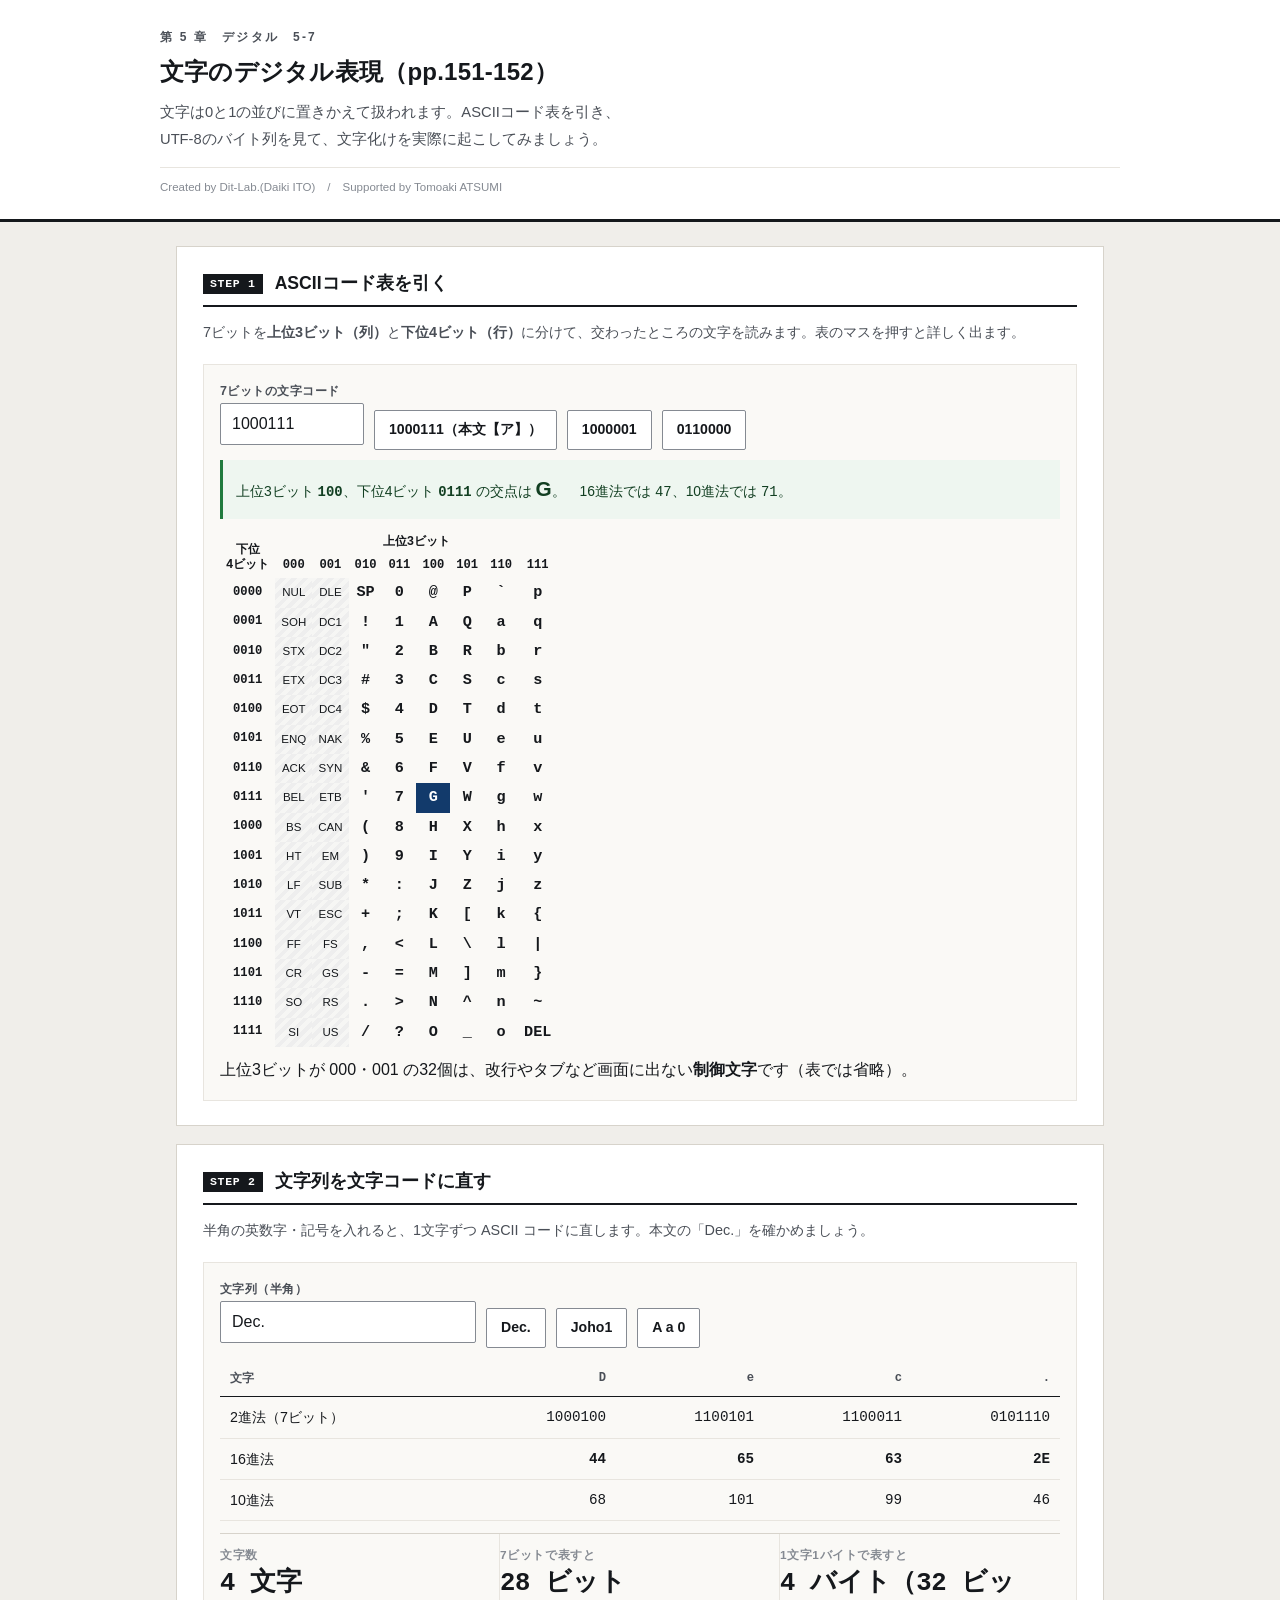
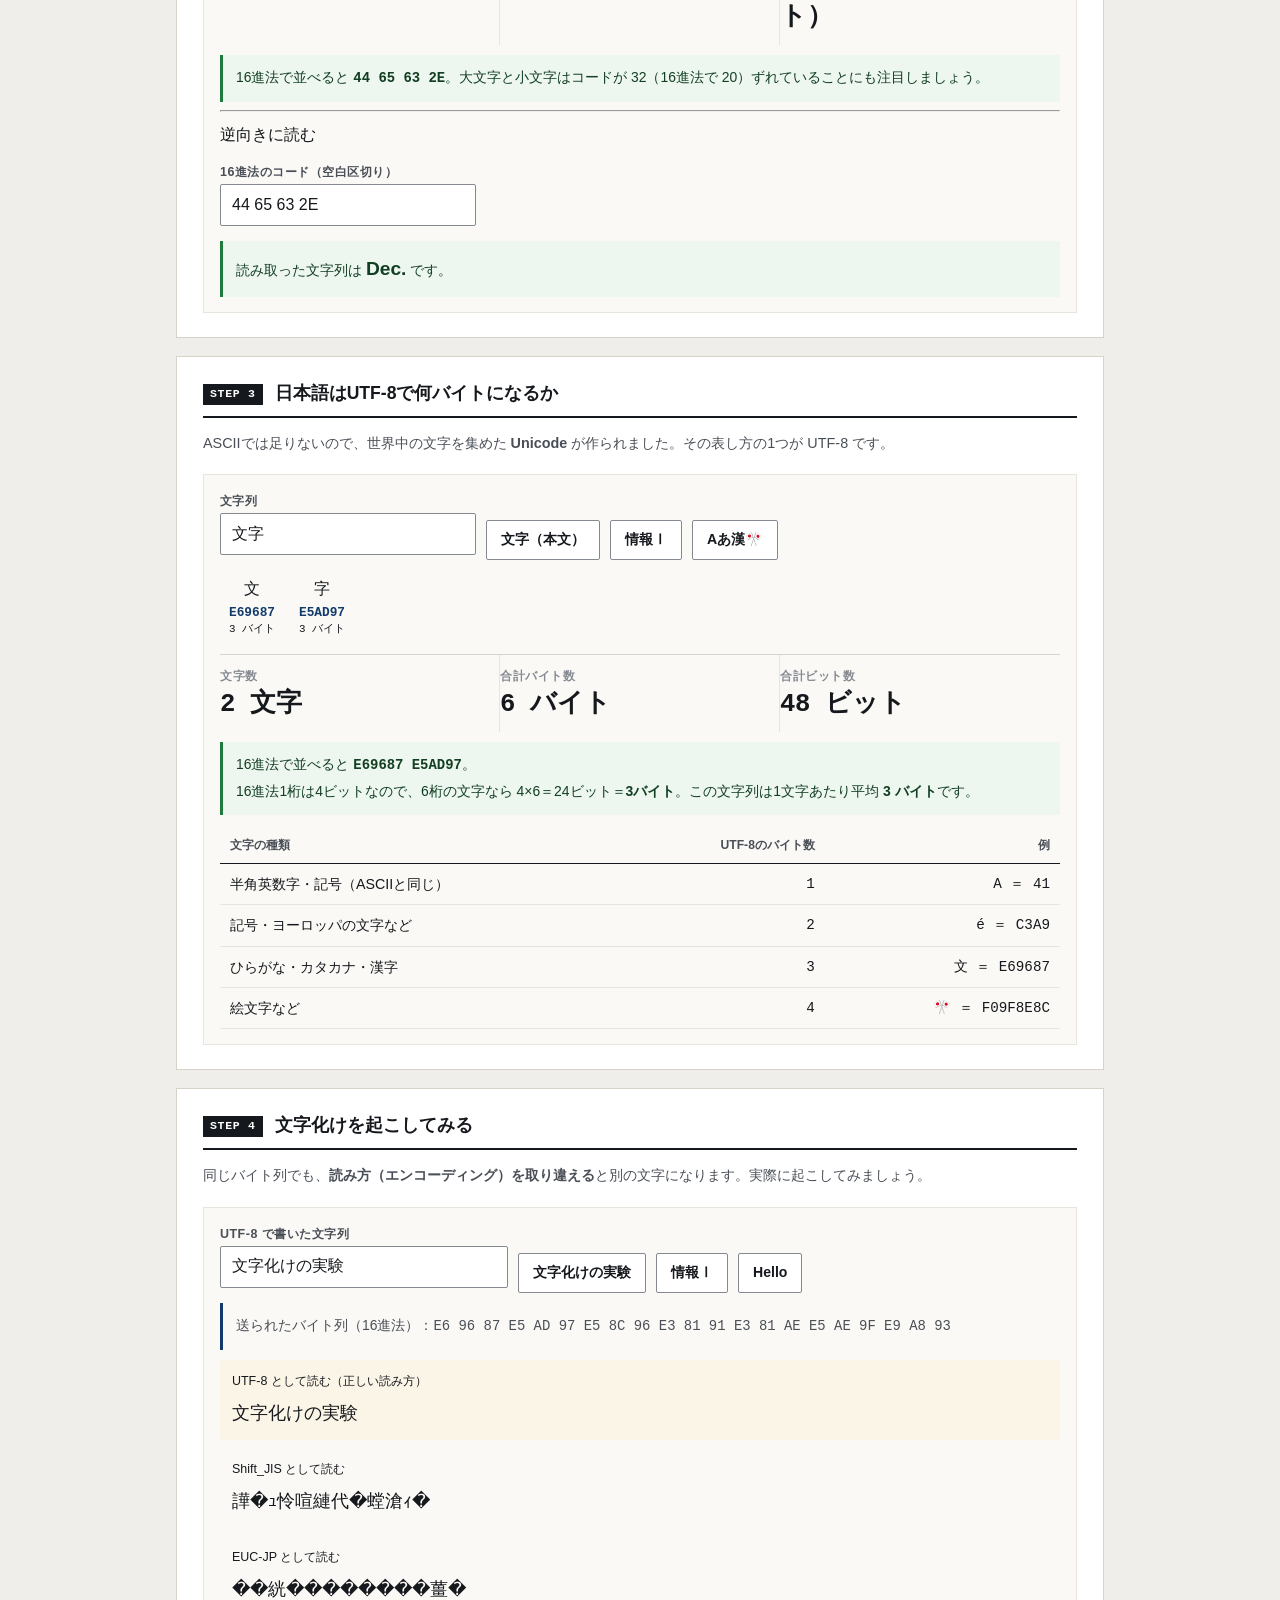
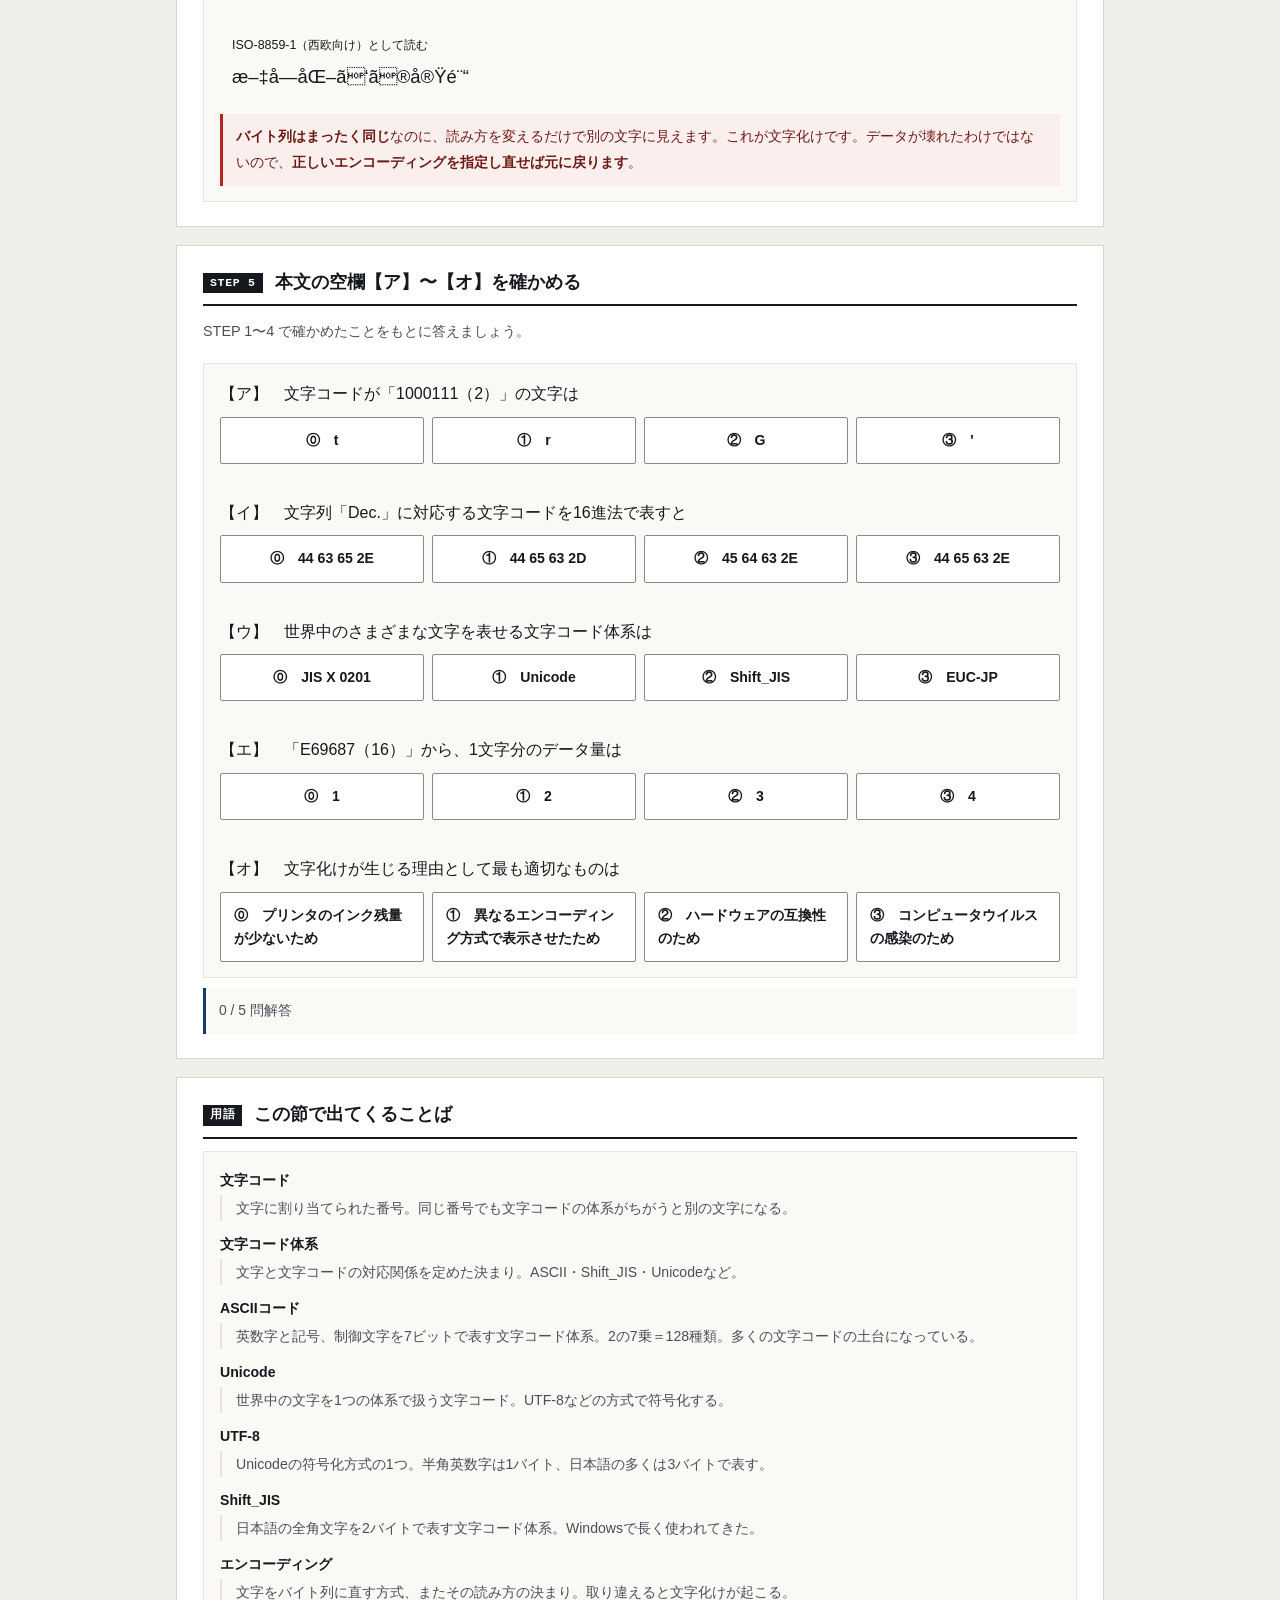
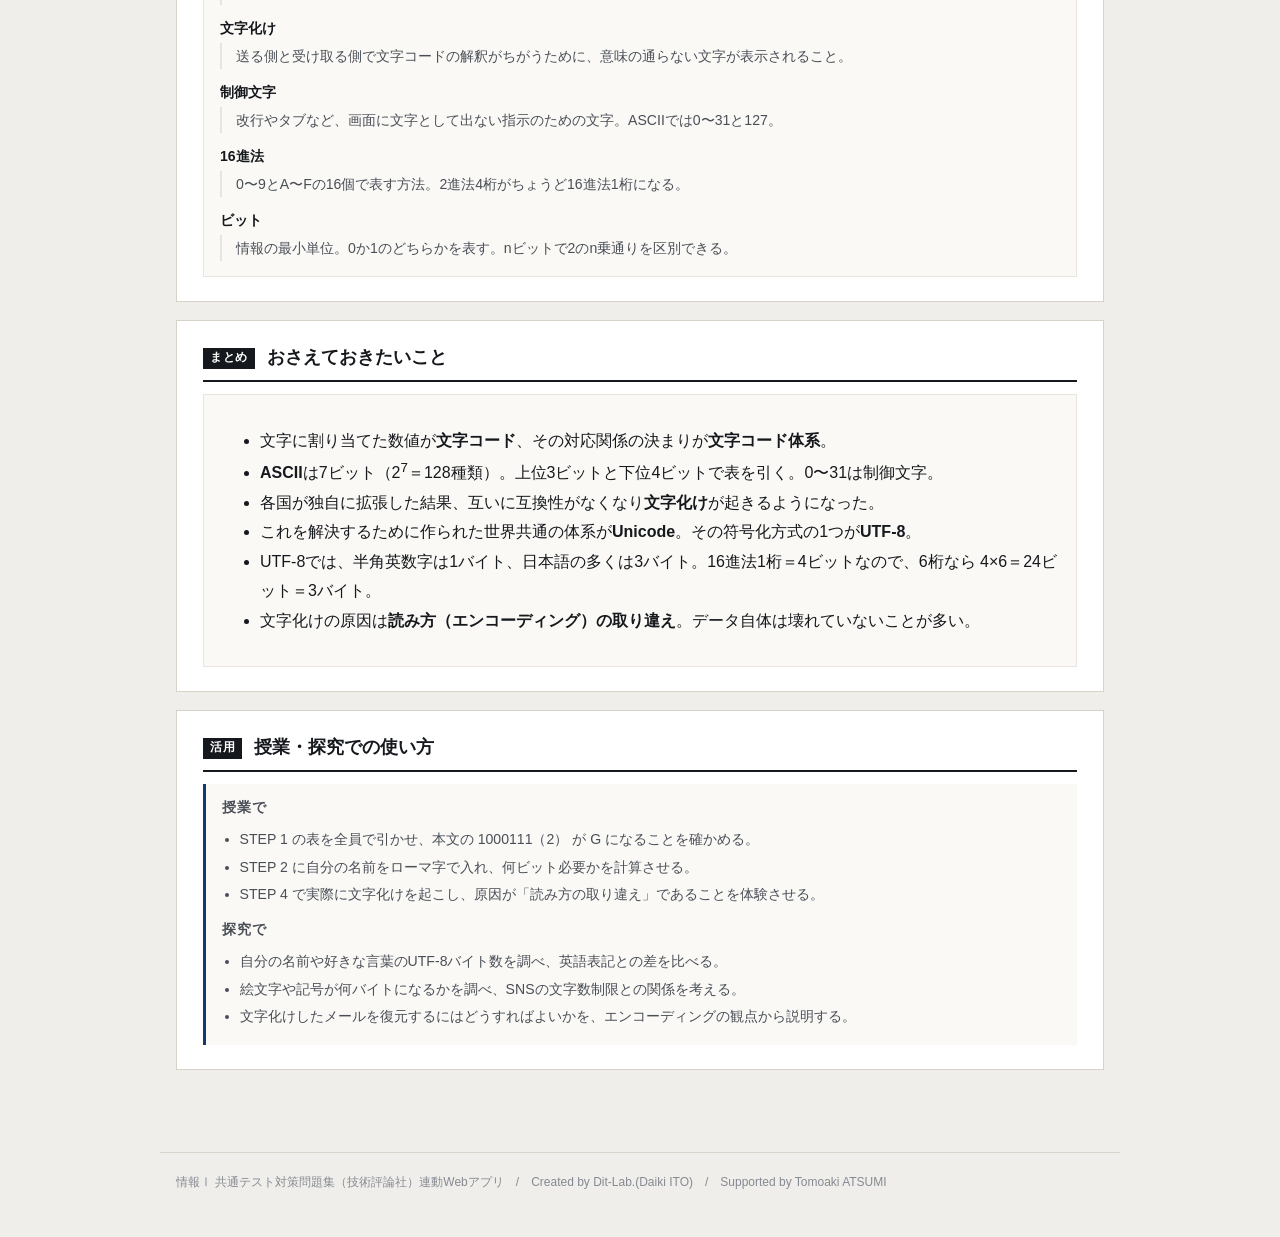
==== index.html @ 6f44defd "feat: Streamlit版を静的Webアプリ化。ASCII表の検索・文字列とコードの相互変換・UTF-8のバイト数・文字化けの実演に対応" ====
<!DOCTYPE html>
<html lang="ja">
<head>
<meta charset="UTF-8">
<meta name="viewport" content="width=device-width, initial-scale=1.0">
<title>文字のデジタル表現｜情報Ⅰ共通テスト対策問題集</title>
<meta name="description" content="文字は0と1の並びに置きかえて扱われます。ASCIIコード表を引き、UTF-8のバイト列を見て、文字化けを実際に起こしてみましょう。">
<link rel="icon" href="data:image/svg+xml,%3Csvg xmlns=%22http://www.w3.org/2000/svg%22 viewBox=%220 0 32 32%22%3E%3Crect width=%2232%22 height=%2232%22 fill=%22%2315181c%22/%3E%3Ctext x=%2216%22 y=%2222%22 font-size=%2218%22 font-family=%22monospace%22 fill=%22%23fff%22 text-anchor=%22middle%22%3E01%3C/text%3E%3C/svg%3E">
<link rel="stylesheet" href="css/style.css">
<link rel="stylesheet" href="css/app.css">
</head>
<body>

<header class="app-header">
  <div class="inner">
    <span class="eyebrow">第 5 章　デジタル　5-7</span>
    <h1>文字のデジタル表現（pp.151-152）</h1>
    <p class="lead">文字は0と1の並びに置きかえて扱われます。ASCIIコード表を引き、UTF-8のバイト列を見て、文字化けを実際に起こしてみましょう。</p>
    <p class="credit">Created by Dit-Lab.(Daiki ITO)　/　Supported by Tomoaki ATSUMI</p>
  </div>
</header>

<main class="wrap">
  <section class="step" id="step1">
    <h2><span class="no">STEP 1</span>ASCIIコード表を引く</h2>
    <p class="desc">7ビットを<strong>上位3ビット（列）</strong>と<strong>下位4ビット（行）</strong>に分けて、交わったところの文字を読みます。表のマスを押すと詳しく出ます。</p>
    <div class="panel">
      <div class="btn-row" style="align-items:flex-end;flex-wrap:wrap;gap:10px">
        <label class="fld" for="binIn">7ビットの文字コード<br>
          <input type="text" id="binIn" value="1000111" class="mono" maxlength="7" style="width:9em"></label>
        <button class="btn" data-bin="1000111">1000111（本文【ア】）</button>
        <button class="btn" data-bin="1000001">1000001</button>
        <button class="btn" data-bin="0110000">0110000</button>
      </div>
      <div class="note" id="lookNote" style="margin-top:10px"></div>
      <div class="tbl-scroll" style="margin-top:12px"><table class="ascii" id="asciiTable"></table></div>
      <p class="small" style="color:var(--muted);margin-top:8px">上位3ビットが 000・001 の32個は、改行やタブなど画面に出ない<strong>制御文字</strong>です（表では省略）。</p>
    </div>
  </section>

  <section class="step" id="step2">
    <h2><span class="no">STEP 2</span>文字列を文字コードに直す</h2>
    <p class="desc">半角の英数字・記号を入れると、1文字ずつ ASCII コードに直します。本文の「Dec.」を確かめましょう。</p>
    <div class="panel">
      <div class="btn-row" style="align-items:flex-end;flex-wrap:wrap;gap:10px">
        <label class="fld" for="strIn">文字列（半角）<br>
          <input type="text" id="strIn" value="Dec." class="mono" style="width:16em"></label>
        <button class="btn" data-str="Dec.">Dec.</button>
        <button class="btn" data-str="Joho1">Joho1</button>
        <button class="btn" data-str="A a 0">A a 0</button>
      </div>
      <div class="tbl-scroll" style="margin-top:12px"><table class="tbl" id="codeTable"></table></div>
      <div class="metrics" style="margin-top:12px">
        <div class="metric"><div class="k">文字数</div><div class="v" id="cCount">—</div></div>
        <div class="metric"><div class="k">7ビットで表すと</div><div class="v" id="cBits7">—</div></div>
        <div class="metric"><div class="k">1文字1バイトで表すと</div><div class="v" id="cBytes">—</div></div>
      </div>
      <div class="note" id="codeNote" style="margin-top:10px"></div>
      <hr class="sep">
      <p class="qhead">逆向きに読む</p>
      <div class="btn-row" style="align-items:flex-end;flex-wrap:wrap;gap:10px">
        <label class="fld" for="hexIn">16進法のコード（空白区切り）<br>
          <input type="text" id="hexIn" value="44 65 63 2E" class="mono" style="width:16em"></label>
      </div>
      <div class="note info" id="hexNote" style="margin-top:10px"></div>
    </div>
  </section>

  <section class="step" id="step3">
    <h2><span class="no">STEP 3</span>日本語はUTF-8で何バイトになるか</h2>
    <p class="desc">ASCIIでは足りないので、世界中の文字を集めた <strong>Unicode</strong> が作られました。その表し方の1つが UTF-8 です。</p>
    <div class="panel">
      <div class="btn-row" style="align-items:flex-end;flex-wrap:wrap;gap:10px">
        <label class="fld" for="u8In">文字列<br>
          <input type="text" id="u8In" value="文字" style="width:16em"></label>
        <button class="btn" data-u8="文字">文字（本文）</button>
        <button class="btn" data-u8="情報Ⅰ">情報Ⅰ</button>
        <button class="btn" data-u8="Aあ漢🎌">Aあ漢🎌</button>
      </div>
      <div class="bytes" id="u8Box"></div>
      <div class="metrics" style="margin-top:12px">
        <div class="metric"><div class="k">文字数</div><div class="v" id="u8Chars">—</div></div>
        <div class="metric"><div class="k">合計バイト数</div><div class="v" id="u8Bytes">—</div></div>
        <div class="metric"><div class="k">合計ビット数</div><div class="v" id="u8Bits">—</div></div>
      </div>
      <div class="note" id="u8Note" style="margin-top:10px"></div>
      <div class="tbl-scroll" style="margin-top:12px"><table class="tbl" id="u8Rule"></table></div>
    </div>
  </section>

  <section class="step" id="step4">
    <h2><span class="no">STEP 4</span>文字化けを起こしてみる</h2>
    <p class="desc">同じバイト列でも、<strong>読み方（エンコーディング）を取り違える</strong>と別の文字になります。実際に起こしてみましょう。</p>
    <div class="panel">
      <div class="btn-row" style="align-items:flex-end;flex-wrap:wrap;gap:10px">
        <label class="fld" for="mjIn">UTF-8 で書いた文字列<br>
          <input type="text" id="mjIn" value="文字化けの実験" style="width:18em"></label>
        <button class="btn" data-mj="文字化けの実験">文字化けの実験</button>
        <button class="btn" data-mj="情報Ⅰ">情報Ⅰ</button>
        <button class="btn" data-mj="Hello">Hello</button>
      </div>
      <div class="note info" style="margin-top:10px">送られたバイト列（16進法）：<span class="mono" id="mjHex"></span></div>
      <div id="mjBox" style="margin-top:10px"></div>
      <div class="note" id="mjNote" style="margin-top:10px"></div>
    </div>
  </section>

  <section class="step" id="step5">
    <h2><span class="no">STEP 5</span>本文の空欄【ア】〜【オ】を確かめる</h2>
    <p class="desc">STEP 1〜4 で確かめたことをもとに答えましょう。</p>
    <div class="panel" id="blankBox"></div>
    <div class="note" id="blankNote" style="margin-top:10px"></div>
  </section>

  <section class="step" id="glossary">
    <h2><span class="no">用語</span>この節で出てくることば</h2>
    <div class="panel"><div id="glossBox"></div></div>
  </section>

  <section class="step" id="wrap">
    <h2><span class="no">まとめ</span>おさえておきたいこと</h2>
    <div class="panel">
      <ul class="bullets">
        <li>文字に割り当てた数値が<strong>文字コード</strong>、その対応関係の決まりが<strong>文字コード体系</strong>。</li>
        <li><strong>ASCII</strong>は7ビット（2<sup>7</sup>＝128種類）。上位3ビットと下位4ビットで表を引く。0〜31は制御文字。</li>
        <li>各国が独自に拡張した結果、互いに互換性がなくなり<strong>文字化け</strong>が起きるようになった。</li>
        <li>これを解決するために作られた世界共通の体系が<strong>Unicode</strong>。その符号化方式の1つが<strong>UTF-8</strong>。</li>
        <li>UTF-8では、半角英数字は1バイト、日本語の多くは3バイト。16進法1桁＝4ビットなので、6桁なら 4×6＝24ビット＝3バイト。</li>
        <li>文字化けの原因は<strong>読み方（エンコーディング）の取り違え</strong>。データ自体は壊れていないことが多い。</li>
      </ul>
    </div>
  </section>

  <section class="step">
    <h2><span class="no">活用</span>授業・探究での使い方</h2>
    <div class="use-note">
      <h3>授業で</h3>
      <ul>
        <li>STEP 1 の表を全員で引かせ、本文の 1000111（2） が G になることを確かめる。</li>
        <li>STEP 2 に自分の名前をローマ字で入れ、何ビット必要かを計算させる。</li>
        <li>STEP 4 で実際に文字化けを起こし、原因が「読み方の取り違え」であることを体験させる。</li>
      </ul>
      <h3 style="margin-top:12px">探究で</h3>
      <ul>
        <li>自分の名前や好きな言葉のUTF-8バイト数を調べ、英語表記との差を比べる。</li>
        <li>絵文字や記号が何バイトになるかを調べ、SNSの文字数制限との関係を考える。</li>
        <li>文字化けしたメールを復元するにはどうすればよいかを、エンコーディングの観点から説明する。</li>
      </ul>
    </div>
  </section>

</main>

<footer class="app-footer">
  情報Ⅰ 共通テスト対策問題集（技術評論社）連動Webアプリ　/　Created by Dit-Lab.(Daiki ITO)　/　Supported by Tomoaki ATSUMI
</footer>

<script src="js/tools.js"></script>
<script src="js/chart.js"></script>
<script src="js/terms.js"></script>
<script src="js/app.js"></script>
</body>
</html>
---- css/style.css ----
/* =========================================================
   情報Ⅰ 共通テスト対策問題集 — Web アプリ共通スタイル
   紙面（参考書）に寄せた設計。装飾色は使わず、色は意味を持つときだけ。
   ========================================================= */

:root{
  --paper:#ffffff;
  --paper-2:#faf9f6;      /* うすい紙 */
  --bg:#f0eeea;           /* 台紙 */
  --ink:#15181c;
  --ink-2:#4a4f57;
  --ink-3:#858a92;
  --rule:#d7d3cb;         /* 罫線 */
  --rule-2:#e8e5df;
  --accent:#123a6b;       /* 濃紺。主要操作と現在地だけに使う */
  --accent-w:#e9eef6;
  --zero:#c0392b;         /* 左＝0 */
  --one:#1d4ed8;          /* 右＝1 */
  --ok:#1f7a3d;   --ok-bg:#eef6f0;
  --ng:#b3261e;   --ng-bg:#fbefee;
  --warn:#8a5a00; --warn-bg:#fbf5e8;
  --font:"Hiragino Kaku Gothic ProN","Hiragino Sans","Yu Gothic Medium","Yu Gothic",
         "Noto Sans JP",Meiryo,-apple-system,BlinkMacSystemFont,sans-serif;
  --mono:"SFMono-Regular",Menlo,Consolas,"Courier New",monospace;
}

*{box-sizing:border-box}
[hidden]{display:none !important}
html{-webkit-text-size-adjust:100%}
body{
  margin:0; background:var(--bg); color:var(--ink);
  font-family:var(--font); font-size:16px; line-height:1.85;
  font-feature-settings:"palt" 1;
}
h1,h2,h3,h4{line-height:1.45; margin:0; font-weight:700}
p{margin:0 0 .75em} p:last-child{margin-bottom:0}
a{color:var(--accent)}

/* ---------- 標題 ---------- */
.app-header{background:var(--paper); border-bottom:3px solid var(--ink); padding:26px 20px 20px}
.app-header .inner{max-width:960px; margin:0 auto}
.app-header .eyebrow{
  font-size:.75rem; font-weight:700; color:var(--ink-2); letter-spacing:.18em;
  display:block; margin-bottom:7px;
}
.app-header h1{font-size:1.5rem; letter-spacing:.01em}
.app-header .lead{font-size:.92rem; color:var(--ink-2); margin-top:9px; max-width:60ch}
.app-header .credit{
  font-size:.72rem; color:var(--ink-3); margin-top:14px;
  padding-top:9px; border-top:1px solid var(--rule-2);
}

/* ---------- 版面 ---------- */
.wrap{max-width:960px; margin:0 auto; padding:24px 16px 64px}
.step{background:var(--paper); border:1px solid var(--rule); padding:24px 26px; margin-bottom:18px}
.step > h2{
  display:flex; align-items:baseline; gap:12px; font-size:1.1rem;
  padding-bottom:9px; border-bottom:2px solid var(--ink); margin-bottom:12px;
}
.step > h2 .no{
  flex:none; font-family:var(--mono); font-size:.72rem; font-weight:700;
  background:var(--ink); color:var(--paper); padding:2px 7px; letter-spacing:.06em;
  position:relative; top:-2px;
}
.step > .desc{color:var(--ink-2); font-size:.9rem; margin-bottom:18px}
.step[hidden]{display:none}

.grid{display:grid; gap:20px}
.grid > *{min-width:0}          /* 子の中身で列が広がるのを防ぐ */
@media(min-width:800px){ .grid.c2{grid-template-columns:1fr 1fr} }

.panel{border:1px solid var(--rule-2); background:var(--paper-2); padding:15px 16px; min-width:0}
.panel > h3{
  font-size:.8rem; font-weight:700; color:var(--ink-2); letter-spacing:.08em;
  margin-bottom:12px; padding-bottom:6px; border-bottom:1px solid var(--rule);
}

/* ---------- 部品 ---------- */
.btn{
  appearance:none; border:1px solid var(--ink-3); background:var(--paper); color:var(--ink);
  font-family:inherit; font-size:.88rem; font-weight:700; padding:8px 14px;
  border-radius:2px; cursor:pointer; min-height:40px; line-height:1.4;
  transition:background .12s, border-color .12s, color .12s;
}
.btn:hover:not(:disabled){background:var(--accent-w); border-color:var(--accent); color:var(--accent)}
.btn:disabled{opacity:.35; cursor:not-allowed}
.btn.primary{background:var(--accent); color:var(--paper); border-color:var(--accent)}
.btn.primary:hover:not(:disabled){background:#0d2c53; color:var(--paper)}
.btn.ghost{border-color:var(--rule); color:var(--ink-2)}
.btn.sm{font-size:.8rem; padding:5px 10px; min-height:34px}
.btn-row{display:flex; flex-wrap:wrap; gap:8px; align-items:center}

/* タブ（見出し下線式） */
.seg{display:flex; gap:0; border-bottom:1px solid var(--rule)}
.seg button{
  appearance:none; border:0; background:transparent; font-family:inherit; font-size:.88rem;
  font-weight:700; color:var(--ink-3); padding:9px 4px; margin-right:26px; cursor:pointer;
  border-bottom:3px solid transparent; margin-bottom:-1px; min-height:40px;
}
.seg button:hover{color:var(--ink-2)}
.seg button[aria-pressed="true"]{color:var(--ink); border-bottom-color:var(--accent)}

label.fld{display:block; font-size:.78rem; font-weight:700; color:var(--ink-2); margin-bottom:5px; letter-spacing:.04em}
input[type=text], textarea, input[type=number]{
  width:100%; font-family:inherit; font-size:1rem; color:var(--ink);
  border:1px solid var(--ink-3); border-radius:2px; padding:9px 11px;
  background:var(--paper); min-height:42px;
}
input:focus, textarea:focus{outline:2px solid var(--accent); outline-offset:-1px; border-color:var(--accent)}
.btn:focus-visible, .seg button:focus-visible, .node-card:focus-visible{outline:2px solid var(--accent); outline-offset:2px}
textarea{resize:vertical; line-height:1.7}
.mono{font-family:var(--mono)}

table.tbl{width:100%; border-collapse:collapse; font-size:.89rem}
table.tbl th, table.tbl td{border-bottom:1px solid var(--rule-2); padding:7px 10px; text-align:right}
table.tbl th:first-child, table.tbl td:first-child{text-align:left}
table.tbl thead th{border-bottom:1.5px solid var(--ink); font-size:.76rem; color:var(--ink-2); font-weight:700; white-space:nowrap}
.tbl-scroll{overflow-x:auto; -webkit-overflow-scrolling:touch; max-width:100%}

.note{padding:10px 13px; font-size:.87rem; border-left:3px solid var(--ink-3); background:var(--paper-2)}
.note.ok{background:var(--ok-bg); border-left-color:var(--ok); color:#123f22}
.note.ng{background:var(--ng-bg); border-left-color:var(--ng); color:#6d1a15}
.note.info{background:var(--paper-2); border-left-color:var(--accent); color:var(--ink-2)}
.note.warn{background:var(--warn-bg); border-left-color:var(--warn); color:#5c3d00}
.note[hidden]{display:none}

.badge{
  display:inline-block; font-size:.72rem; font-weight:700; padding:1px 7px;
  border:1px solid var(--rule); color:var(--ink-2); background:var(--paper); letter-spacing:.04em;
}

/* 数値は罫線で仕切るだけ。カードにしない */
.metrics{display:flex; flex-wrap:wrap; gap:0; border-top:1px solid var(--rule)}
.metric{flex:1 1 130px; padding:11px 14px 11px 0; border-right:1px solid var(--rule-2)}
.metric:last-child{border-right:0}
.metric .k{font-size:.74rem; color:var(--ink-3); font-weight:700; letter-spacing:.05em}
.metric .v{font-size:1.6rem; font-weight:700; line-height:1.3; font-family:var(--mono); letter-spacing:-.01em}
.metric .s{font-size:.76rem; color:var(--ink-2)}

.bit0{color:var(--zero); font-weight:700}
.bit1{color:var(--one); font-weight:700}

.app-footer{
  max-width:960px; margin:0 auto; padding:18px 16px 44px; color:var(--ink-3);
  font-size:.75rem; border-top:1px solid var(--rule);
}
.sr-only{position:absolute;width:1px;height:1px;overflow:hidden;clip:rect(0 0 0 0);white-space:nowrap}

@media(max-width:640px){
  body{font-size:15px}
  .app-header{padding:20px 16px 16px}
  .app-header h1{font-size:1.16rem}
  .wrap{padding:16px 12px 52px}
  .step{padding:18px 15px}
  .seg button{margin-right:18px; font-size:.84rem}
  .metric{flex-basis:50%; border-right:0}
}
@media (prefers-reduced-motion:reduce){ *{animation:none!important; transition:none!important} }

/* ---------- 自分のデータ・共有・印刷 ---------- */
.toolbar{display:flex; flex-wrap:wrap; gap:8px; align-items:center; margin-top:12px;
  padding-top:12px; border-top:1px solid var(--rule-2)}
.toolbar .hint{font-size:.78rem; color:var(--ink-3)}
.paste-area{width:100%; min-height:110px; font-family:var(--mono); font-size:.86rem}
.use-note{background:var(--paper-2); border-left:3px solid var(--accent); padding:14px 16px; font-size:.88rem}
.use-note h3{font-size:.86rem; letter-spacing:.06em; margin-bottom:8px; color:var(--ink-2)}
.use-note ol, .use-note ul{margin:0; padding-left:1.25em; line-height:1.95; color:var(--ink-2)}

@media print{
  body{background:#fff}
  .app-header{border-bottom:2px solid #000}
  .step{border:1px solid #bbb; break-inside:avoid; page-break-inside:avoid; margin-bottom:12px}
  .btn, .seg, .toolbar, input[type=range]{display:none !important}
  .note{border-left-width:2px}
  a[href]:after{content:""}
}

/* ---------- 入力グリッド ---------- */
.dg-scroll{overflow:auto; -webkit-overflow-scrolling:touch; border:1px solid var(--rule); background:var(--paper); max-height:420px}
table.dg{border-collapse:collapse; font-family:var(--mono); font-size:.9rem; min-width:100%}
table.dg th, table.dg td{border:1px solid var(--rule-2); padding:0}
table.dg thead th{background:var(--paper-2); position:sticky; top:0; z-index:2}
table.dg .dg-n{background:var(--paper-2); color:var(--ink-3); font-size:.76rem; font-weight:400;
  text-align:center; min-width:34px; padding:0 4px; position:sticky; left:0; z-index:1}
table.dg .dg-corner{background:var(--paper-2); min-width:34px; position:sticky; left:0; z-index:3}
table.dg .dg-act{background:var(--paper-2); width:34px}
.dg-h, .dg-c{width:100%; min-width:96px; border:0; background:transparent; font-family:inherit;
  font-size:.9rem; padding:8px 9px; color:var(--ink); min-height:38px}
.dg-h{font-weight:700; font-family:var(--font); font-size:.82rem; color:var(--ink-2)}
.dg-c.num{text-align:right}
.dg-c:focus, .dg-h:focus{outline:2px solid var(--accent); outline-offset:-2px; background:var(--accent-w)}
.dg-del{border:0; background:transparent; color:var(--ink-3); cursor:pointer; width:32px; height:34px; font-size:1rem}
.dg-del:hover{color:var(--ng)}
.dg-tools{display:flex; flex-wrap:wrap; gap:8px; align-items:center; margin-top:10px}
.dg-hint{font-size:.76rem; color:var(--ink-3)}

/* ---------- ファイル読み込み ---------- */
.filebox{display:flex; flex-wrap:wrap; gap:10px; align-items:center; padding:12px;
  border:1px dashed var(--rule); background:var(--paper-2)}
.filebox input[type=file]{font-size:.85rem; font-family:inherit; max-width:100%}
.filebox .sel{max-width:220px}
.filelabel{display:inline-flex; align-items:center; gap:6px; font-size:.85rem; font-weight:700;
  border:1px solid var(--ink-3); background:var(--paper); padding:8px 14px; border-radius:2px; cursor:pointer; min-height:40px}
.filelabel:hover{border-color:var(--accent); color:var(--accent); background:var(--accent-w)}
.filelabel input{display:none}

/* ---------- 用語解説 ---------- */
.term{position:relative; border-bottom:1.5px dotted var(--accent); cursor:help; color:var(--accent); font-weight:700}
.term .term-pop{display:none; position:absolute; left:0; top:1.7em; z-index:50; width:min(300px,78vw);
  background:var(--paper); border:1px solid var(--ink-3); box-shadow:0 6px 20px rgba(0,0,0,.14);
  padding:10px 12px; font-size:.82rem; font-weight:400; color:var(--ink-2); line-height:1.75;
  border-left:3px solid var(--accent); cursor:auto; text-align:left}
.term .term-pop b{display:block; color:var(--ink); font-size:.86rem; margin-bottom:3px}
.term.open .term-pop{display:block}
dl.gloss{margin:0; font-size:.88rem}
dl.gloss dt{font-weight:700; color:var(--ink); margin-top:10px}
dl.gloss dt:first-child{margin-top:0}
dl.gloss dd{margin:2px 0 0; color:var(--ink-2); line-height:1.85; padding-left:1em; border-left:2px solid var(--rule-2)}
@media print{ .term{border-bottom:0; color:inherit} .term .term-pop{display:none !important} }

/* ---------- スマホ・タブレット ---------- */
@media (max-width:1024px){
  /* iOS で入力時に画面が勝手に拡大するのを防ぐ（16px 未満だとズームする） */
  input[type=text], input[type=number], textarea, select, .dg-c, .dg-h{ font-size:16px }
  .dg-c, .dg-h{ min-width:110px }
}
@media (max-width:820px){
  .grid.c2{grid-template-columns:1fr}
  .dg-scroll{max-height:340px}
  .filebox{flex-direction:column; align-items:stretch}
  .filebox .sel{max-width:100%}
  .term .term-pop{left:auto; right:0; width:min(280px,86vw)}
}
@media (max-width:480px){
  .step > h2{font-size:1rem; flex-wrap:wrap}
  .metrics{gap:0}
  .metric{flex-basis:50%; padding-right:10px}
  .metric .v{font-size:1.3rem}
  .btn{padding:8px 12px}
  .dg-tools{gap:6px}
  .dg-hint{width:100%}
}
/* タッチ操作でのスクロールを滑らかに */
.tbl-scroll, .dg-scroll, .tree-box{ -webkit-overflow-scrolling:touch; overscroll-behavior-x:contain }
---- css/app.css ----
.qhead{display:flex; justify-content:space-between; align-items:center; margin-bottom:12px}
.card-q{border:1px solid var(--rule); background:var(--paper); padding:18px; margin-bottom:14px}
.q-scene{font-size:1rem; font-weight:700; line-height:1.9}
.choice4{display:grid; gap:8px; grid-template-columns:repeat(auto-fit,minmax(160px,1fr))}
.choice4 .btn{text-align:left; line-height:1.65; padding:11px 13px}
.choice4 .btn.correct{background:var(--ok-bg); border-color:var(--ok); color:var(--ok)}
.choice4 .btn.wrong{background:var(--ng-bg); border-color:var(--ng); color:var(--ng)}
.choice4.locked{pointer-events:none}
.sel{width:100%; font-family:inherit; font-size:.95rem; padding:9px 11px; min-height:42px;
  border:1px solid var(--ink-3); border-radius:2px; background:var(--paper); color:var(--ink)}
input[type=range]{width:100%; accent-color:var(--accent); height:34px}
.why{font-size:.85rem; color:var(--ink-2); line-height:1.85}
.eqbox{font-family:var(--mono); font-size:1.02rem; font-weight:700; text-align:center; padding:14px;
  border:1px solid var(--rule); background:var(--paper-2); line-height:1.8}
.blankin{border:1.5px solid var(--accent); background:#fff; padding:6px 8px; text-align:center;
  font-family:var(--mono); min-height:38px; font-size:.95rem; max-width:120px}
.blankin.ok{border-color:var(--ok); background:var(--ok-bg)}
.blankin.ng{border-color:var(--ng); background:var(--ng-bg)}
table.tbl td .blankin{width:100%; max-width:none}

/* --- 5-7 文字のデジタル表現 --- */
.ascii{border-collapse:collapse;font-size:.84rem}
.ascii th,.ascii td{border:1px solid var(--line);padding:4px 6px;text-align:center;white-space:nowrap}
.ascii thead th{background:var(--paper-2);font:700 .76rem/1.3 var(--mono)}
.ascii tbody th{background:var(--paper-2);font:700 .76rem/1.3 var(--mono)}
.ascii td.c{cursor:pointer;font:700 .95rem/1.4 var(--mono);min-width:2.1em}
.ascii td.c:hover{background:var(--warn-bg)}
.ascii td.c.hit{background:#123a6b;color:#fff}
.ascii td.ctl{background:repeating-linear-gradient(135deg,#f6f6f4,#f6f6f4 4px,#eee 4px,#eee 8px);color:var(--muted);font-size:.72rem}
.bytes{display:flex;flex-wrap:wrap;gap:6px;margin-top:8px}
.byteg{border:1px solid var(--line);border-radius:2px;padding:6px 8px;text-align:center;min-width:64px}
.byteg .ch{font:700 1.15rem/1.3 var(--sans);display:block}
.byteg .hx{font:700 .8rem/1.4 var(--mono);color:var(--accent);display:block}
.byteg .bn{font:.68rem/1.3 var(--mono);color:var(--muted);display:block;word-break:break-all}
.mojiline{border:1px solid var(--line);border-radius:2px;padding:10px 12px;margin-top:8px}
.mojiline .enc{font-size:.78rem;color:var(--muted);display:block;margin-bottom:3px}
.mojiline .res{font-size:1.15rem;word-break:break-all}
.mojiline.self{border-color:var(--accent);background:var(--warn-bg)}
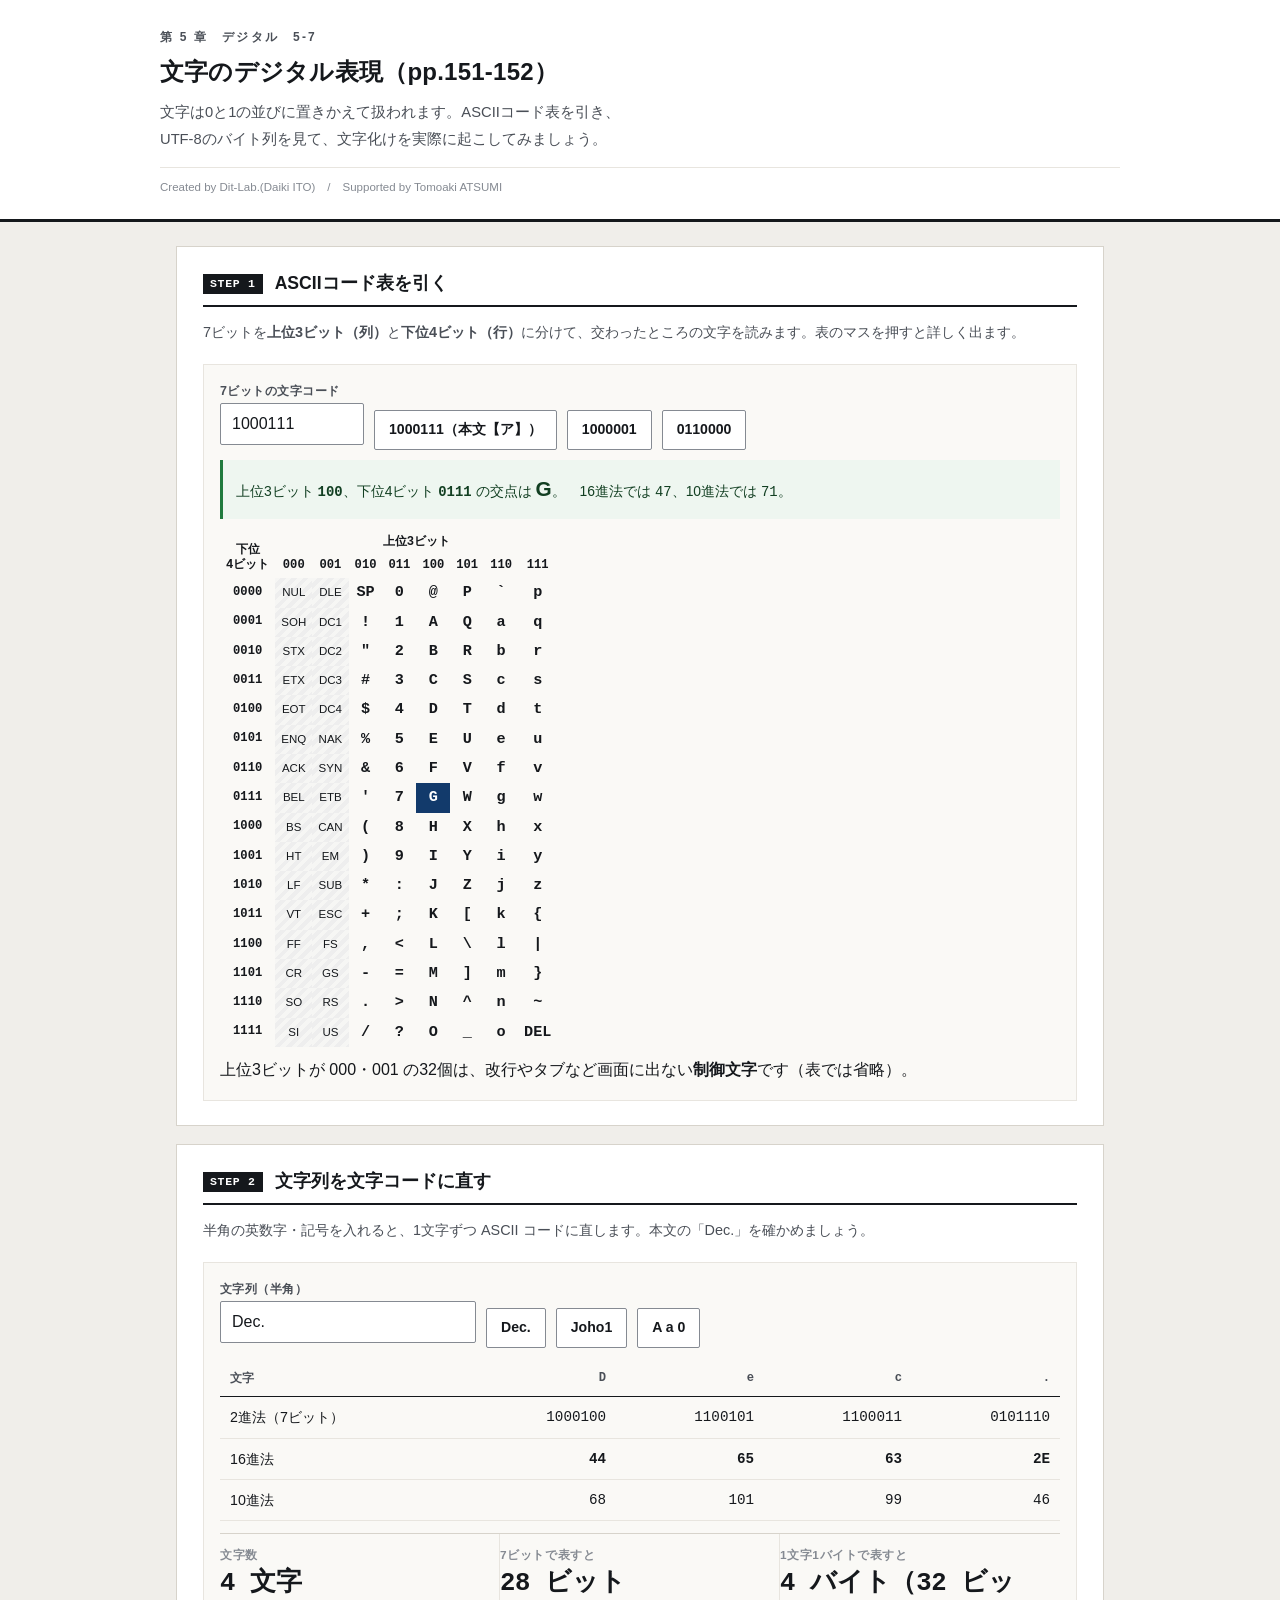
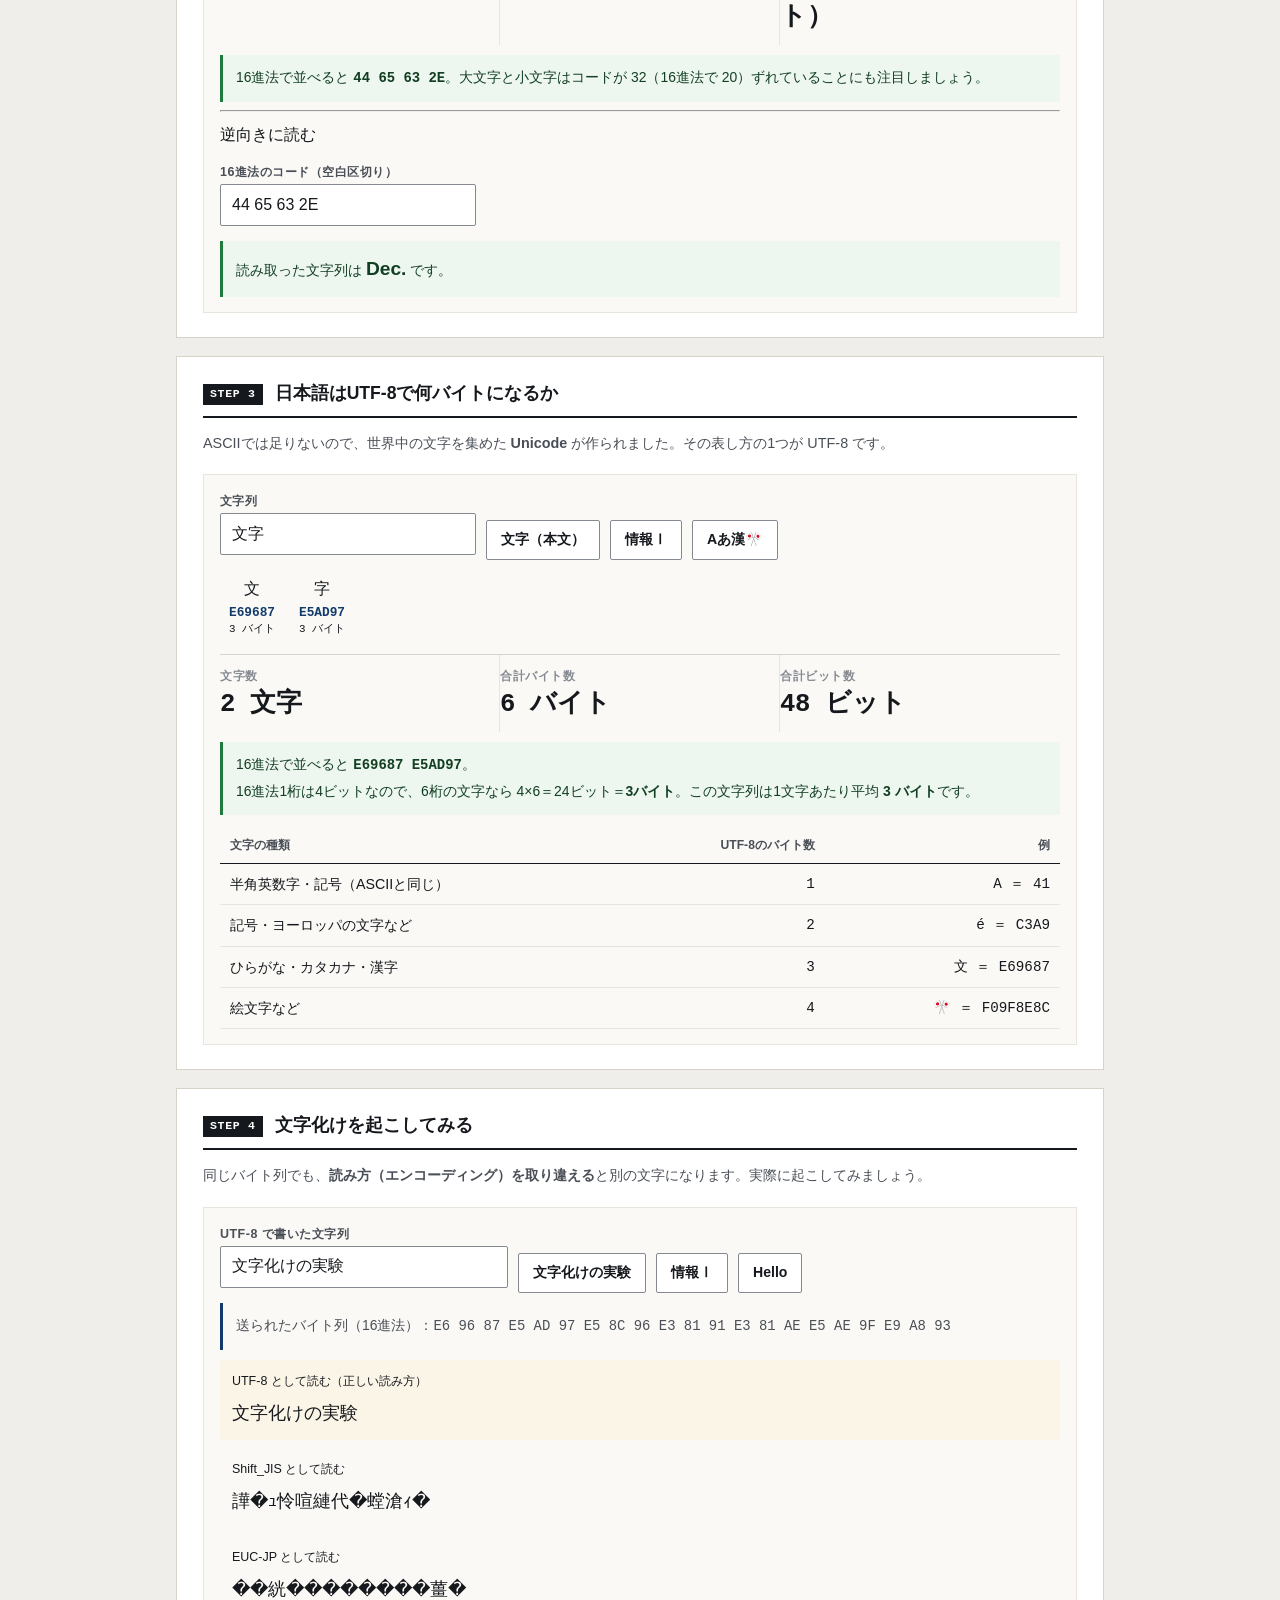
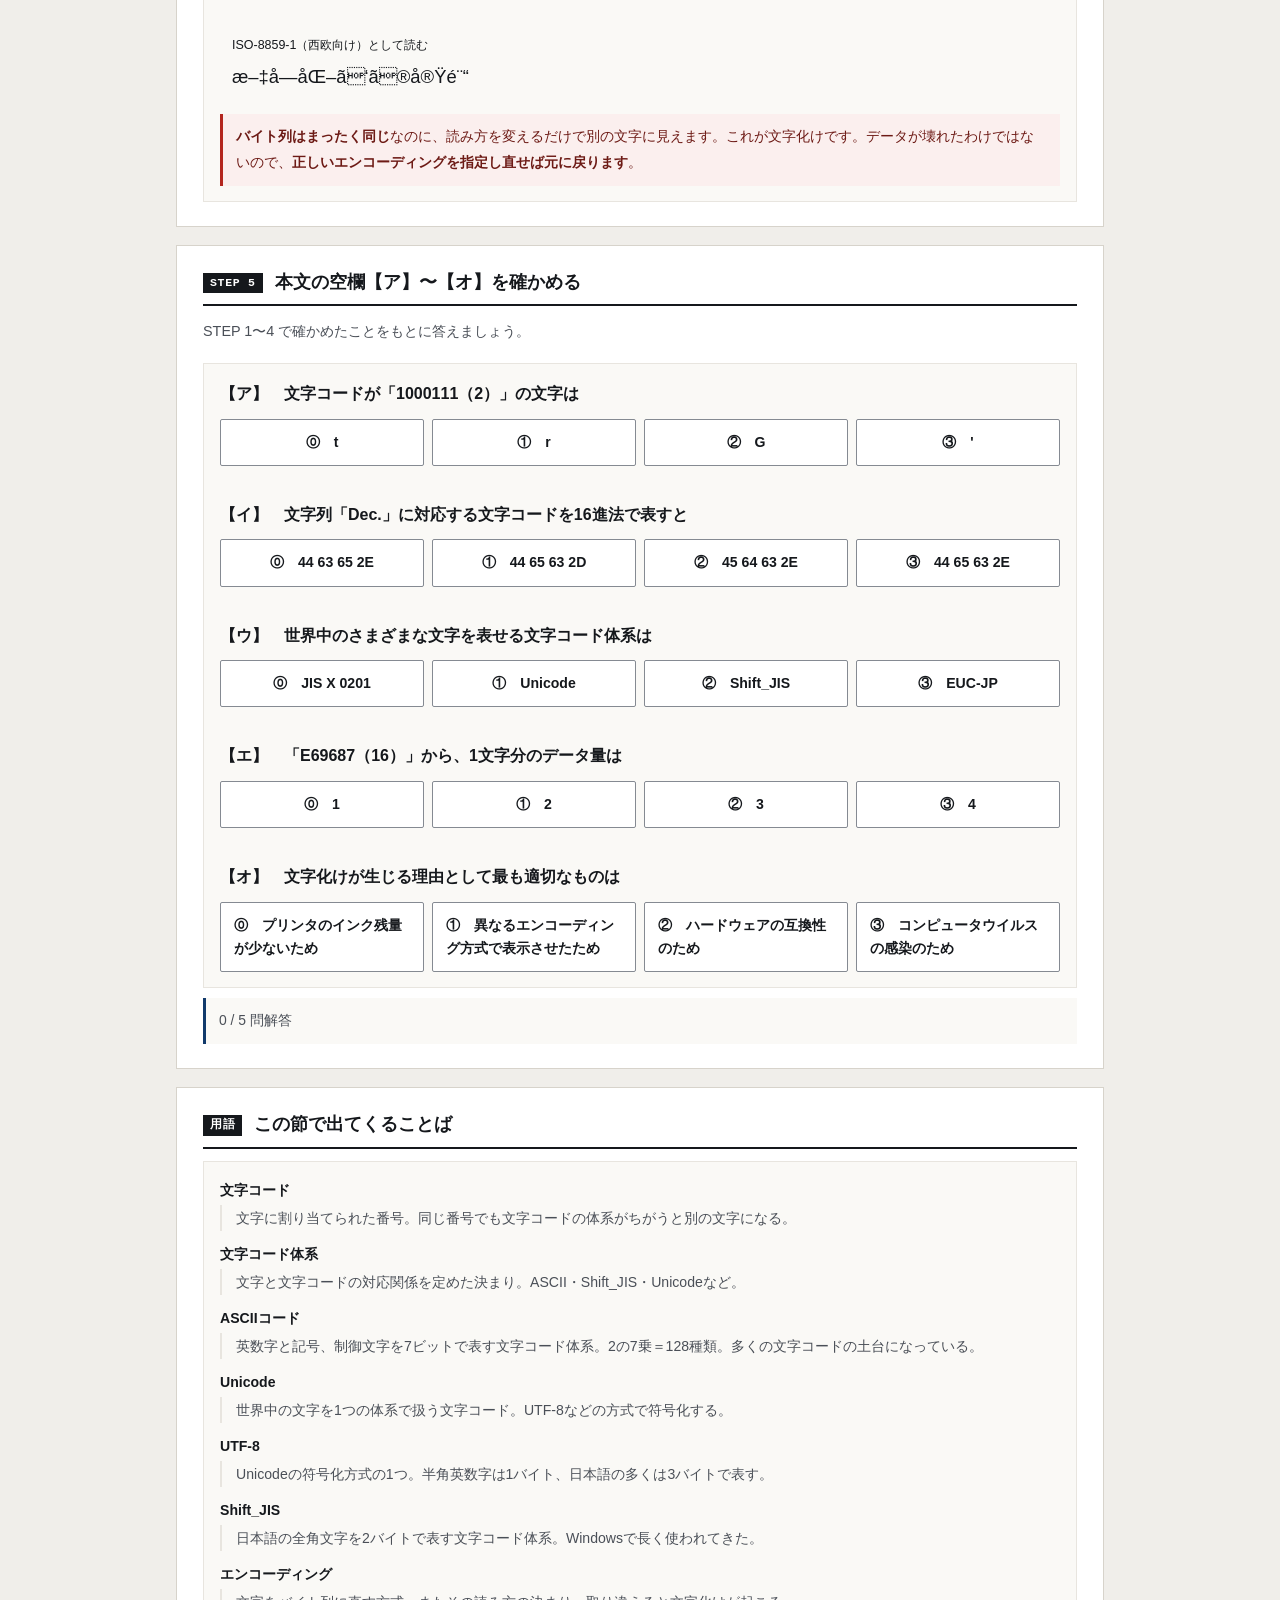
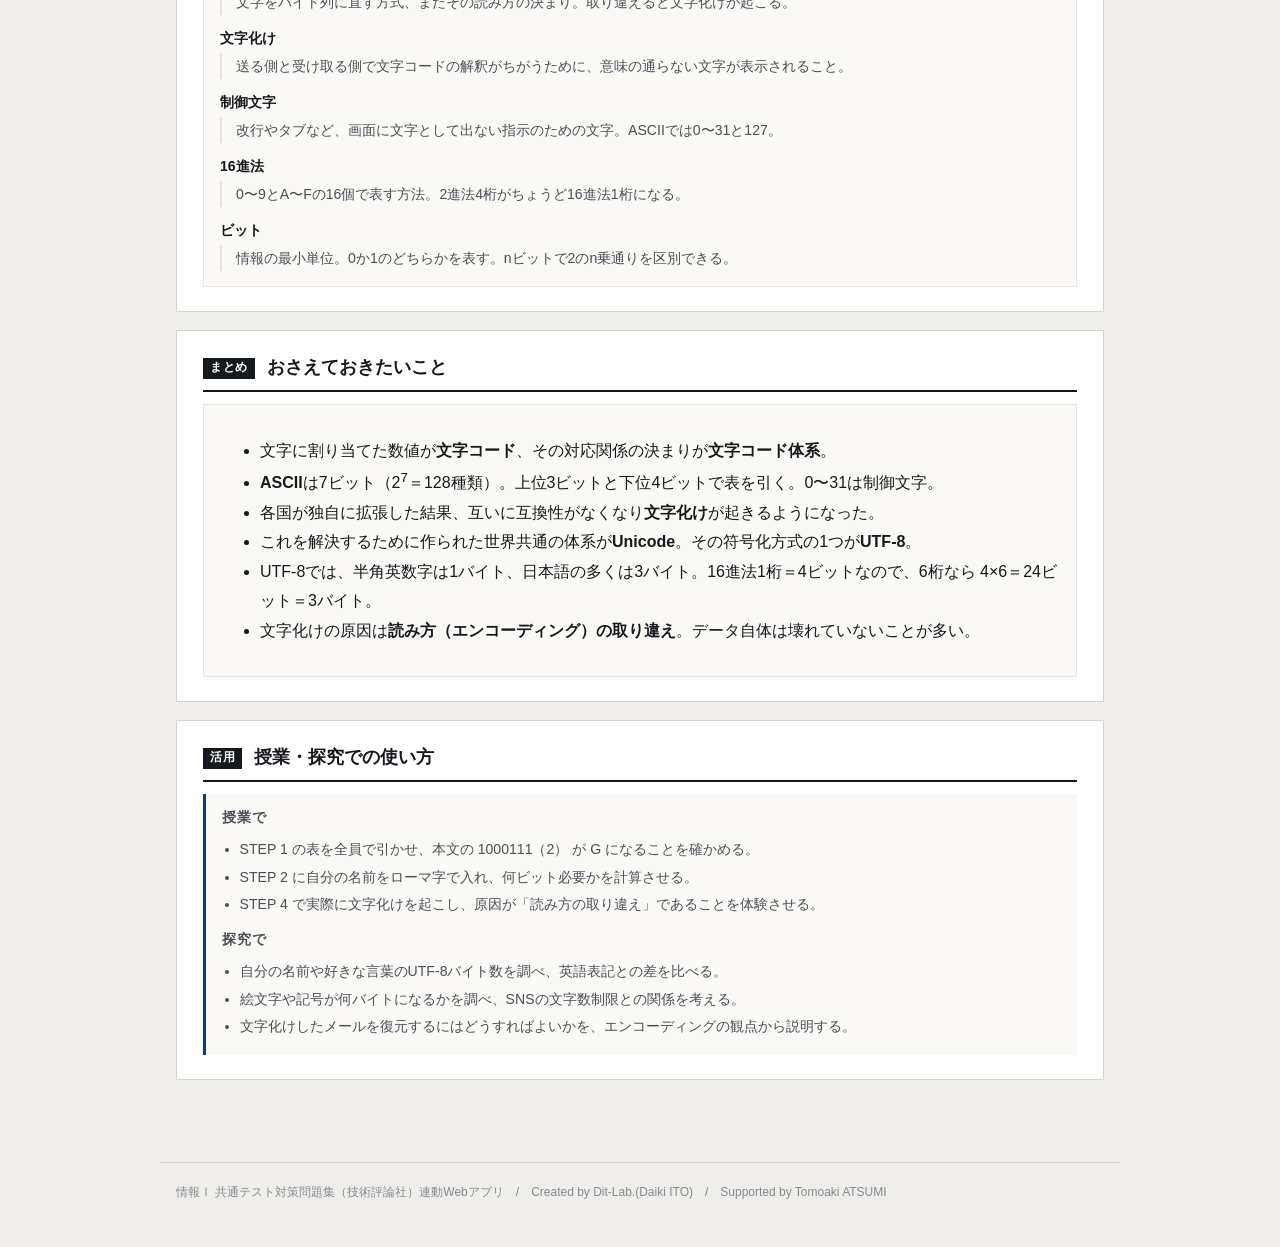
==== commit 920a98a8: "fix: 設問見出しのレイアウト不具合を修正（.qhead→.pq）" ====
--- a/index.html
+++ b/index.html
@@ -6,8 +6,8 @@
 <title>文字のデジタル表現｜情報Ⅰ共通テスト対策問題集</title>
 <meta name="description" content="文字は0と1の並びに置きかえて扱われます。ASCIIコード表を引き、UTF-8のバイト列を見て、文字化けを実際に起こしてみましょう。">
 <link rel="icon" href="data:image/svg+xml,%3Csvg xmlns=%22http://www.w3.org/2000/svg%22 viewBox=%220 0 32 32%22%3E%3Crect width=%2232%22 height=%2232%22 fill=%22%2315181c%22/%3E%3Ctext x=%2216%22 y=%2222%22 font-size=%2218%22 font-family=%22monospace%22 fill=%22%23fff%22 text-anchor=%22middle%22%3E01%3C/text%3E%3C/svg%3E">
-<link rel="stylesheet" href="css/style.css">
-<link rel="stylesheet" href="css/app.css">
+<link rel="stylesheet" href="css/style.css?v=ea93572e">
+<link rel="stylesheet" href="css/app.css?v=2b9a6e5e">
 </head>
 <body>
 
@@ -155,9 +155,7 @@
   情報Ⅰ 共通テスト対策問題集（技術評論社）連動Webアプリ　/　Created by Dit-Lab.(Daiki ITO)　/　Supported by Tomoaki ATSUMI
 </footer>
 
-<script src="js/tools.js"></script>
-<script src="js/chart.js"></script>
-<script src="js/terms.js"></script>
-<script src="js/app.js"></script>
+<script src="js/terms.js?v=e86d9647"></script>
+<script src="js/app.js?v=39be44f2"></script>
 </body>
 </html>
--- a/css/style.css
+++ b/css/style.css
@@ -68,6 +68,7 @@
 .grid{display:grid; gap:20px}
 .grid > *{min-width:0}          /* 子の中身で列が広がるのを防ぐ */
 @media(min-width:800px){ .grid.c2{grid-template-columns:1fr 1fr} }
+@media(min-width:800px){ .grid.c21{grid-template-columns:1.45fr 1fr} }
 
 .panel{border:1px solid var(--rule-2); background:var(--paper-2); padding:15px 16px; min-width:0}
 .panel > h3{
@@ -225,7 +226,7 @@
   .dg-c, .dg-h{ min-width:110px }
 }
 @media (max-width:820px){
-  .grid.c2{grid-template-columns:1fr}
+  .grid.c2,.grid.c21{grid-template-columns:1fr}
   .dg-scroll{max-height:340px}
   .filebox{flex-direction:column; align-items:stretch}
   .filebox .sel{max-width:100%}
@@ -242,3 +243,38 @@
 }
 /* タッチ操作でのスクロールを滑らかに */
 .tbl-scroll, .dg-scroll, .tree-box{ -webkit-overflow-scrolling:touch; overscroll-behavior-x:contain }
+
+/* 幅指定つきの入力欄がスマートフォンではみ出さないようにする */
+input[type=text], input[type=number], input[type=search], textarea, select{ max-width:100% }
+.btn-row > label{ min-width:0; max-width:100% }
+.btn-row > label input, .btn-row > label select{ max-width:100% }
+
+/* 共通：○×判定・並べかえ（quiz.js 用） */
+.abcde{border:1px solid var(--rule); border-radius:3px; overflow:hidden}
+.abcde > div{border-top:1px solid var(--rule); padding:10px 12px}
+.abcde > div:first-child{border-top:0}
+.abcde .st{display:flex; gap:10px; align-items:flex-start; flex-wrap:wrap}
+.abcde .st .k{font-weight:700; font-family:var(--mono); min-width:1.4em}
+.abcde .st .t{flex:1; min-width:12em}
+.abcde .jb{display:flex; gap:6px}
+.abcde .jb .btn{min-width:3.4em; padding:6px 10px; text-align:center}
+.prep{display:grid; grid-template-columns:repeat(auto-fit,minmax(150px,1fr)); gap:10px; margin-top:10px}
+.prep .slot{border:1px dashed var(--ink-3); border-radius:3px; padding:10px; min-height:92px; background:var(--paper)}
+.prep .slot.filled{border-style:solid}
+.prep .slot .tag{font:700 .74rem/1.4 var(--mono); color:var(--accent); display:block; margin-bottom:6px}
+.prep .slot .txt{font-size:.86rem; line-height:1.7}
+.cards{display:flex; flex-wrap:wrap; gap:8px; margin-top:10px}
+.cards .c{border:1px solid var(--ink-3); border-radius:3px; padding:9px 12px; background:var(--paper);
+  cursor:pointer; font-size:.88rem; max-width:100%; text-align:left; font-family:inherit; color:var(--ink)}
+.cards .c:hover{background:var(--warn-bg)}
+.cards .c.used{opacity:.35; pointer-events:none}
+
+/* --- 予想してから実行 --- */
+.pmark{display:inline-block; background:var(--accent); color:#fff; font-size:.7rem; font-weight:700;
+  letter-spacing:.08em; padding:2px 7px; border-radius:2px; margin-right:8px; vertical-align:2px}
+input.pin{font-size:1.05rem; padding:7px 10px; border:1px solid var(--rule); border-radius:3px;
+  width:9em; max-width:100%; background:#fff}
+.btn-row .unit{color:var(--muted); font-size:.9rem}
+.choice4 .btn.on{border-color:var(--accent); box-shadow:inset 0 0 0 1px var(--accent); font-weight:700}
+/* 設問文の見出し（flex ではなく通常の段落。.qhead は左右振り分け用なので用途が別） */
+.pq{margin:0 0 10px; font-weight:700; line-height:1.85}
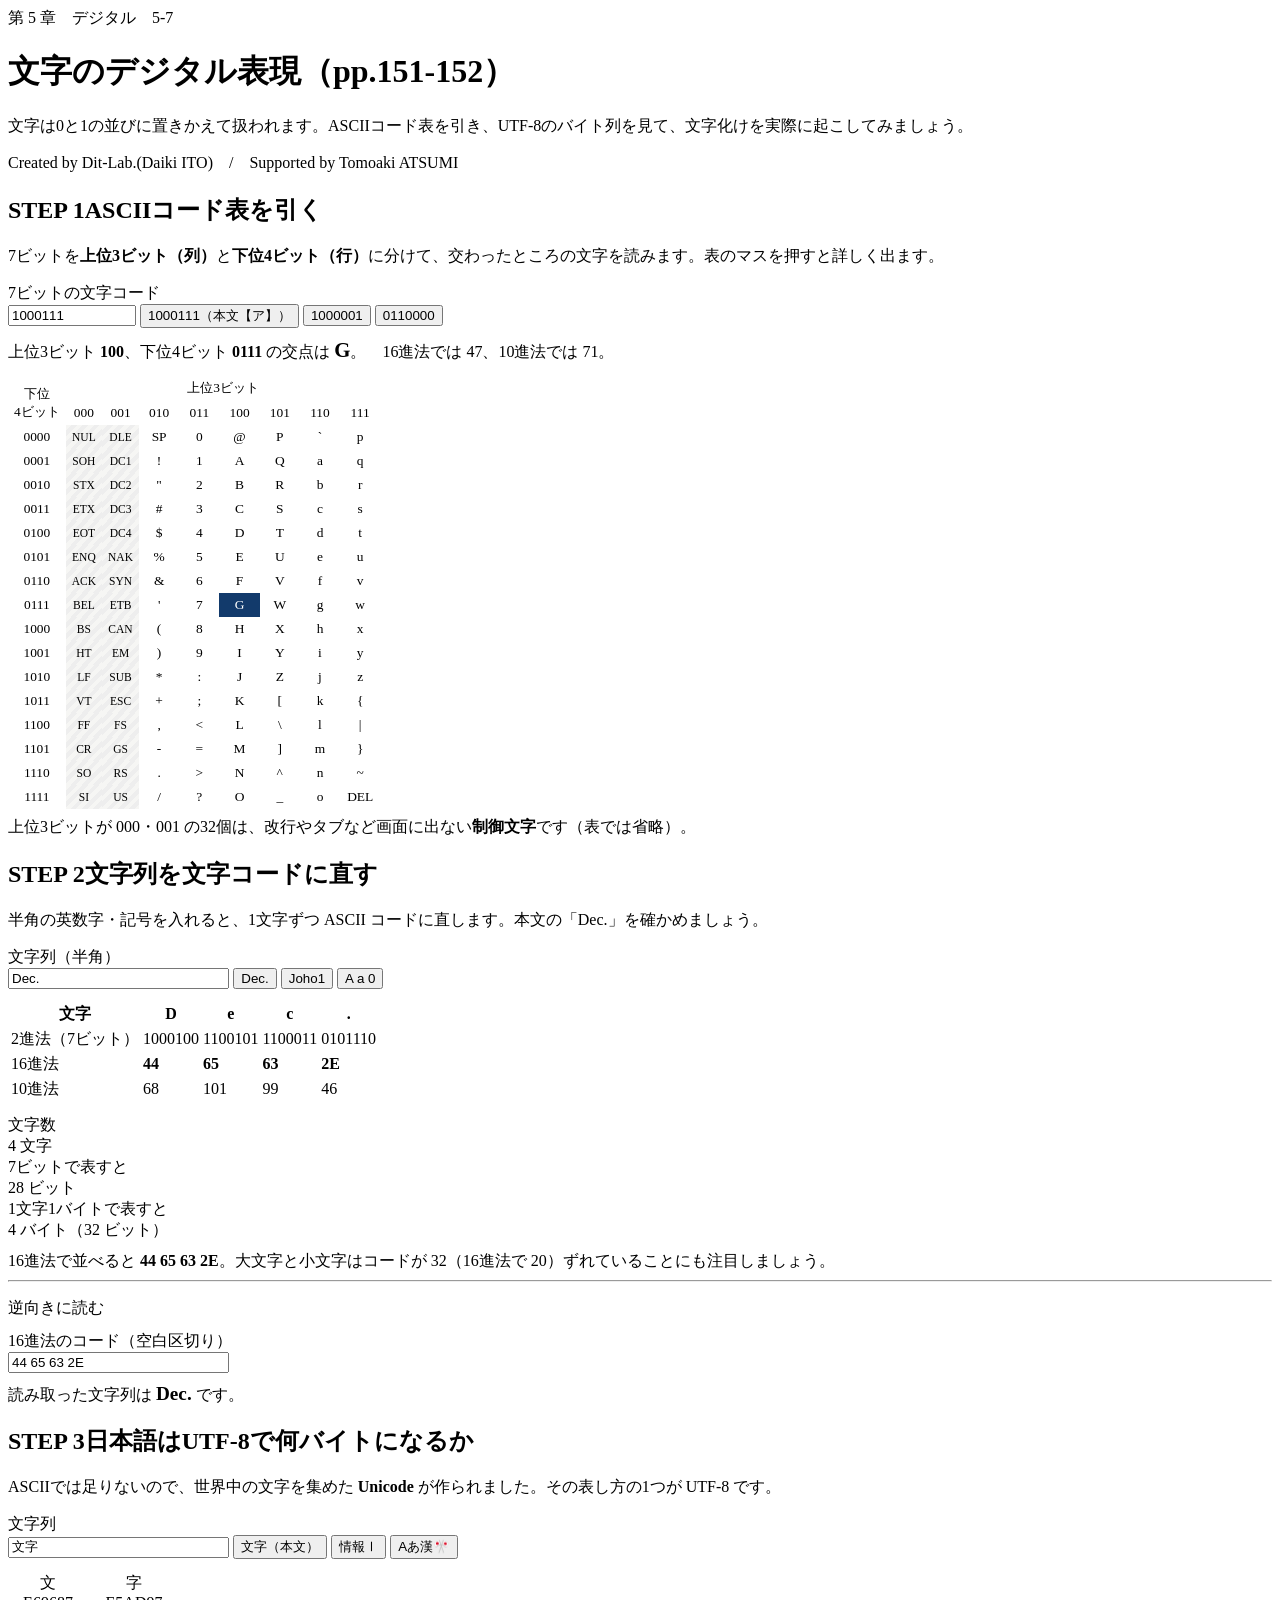
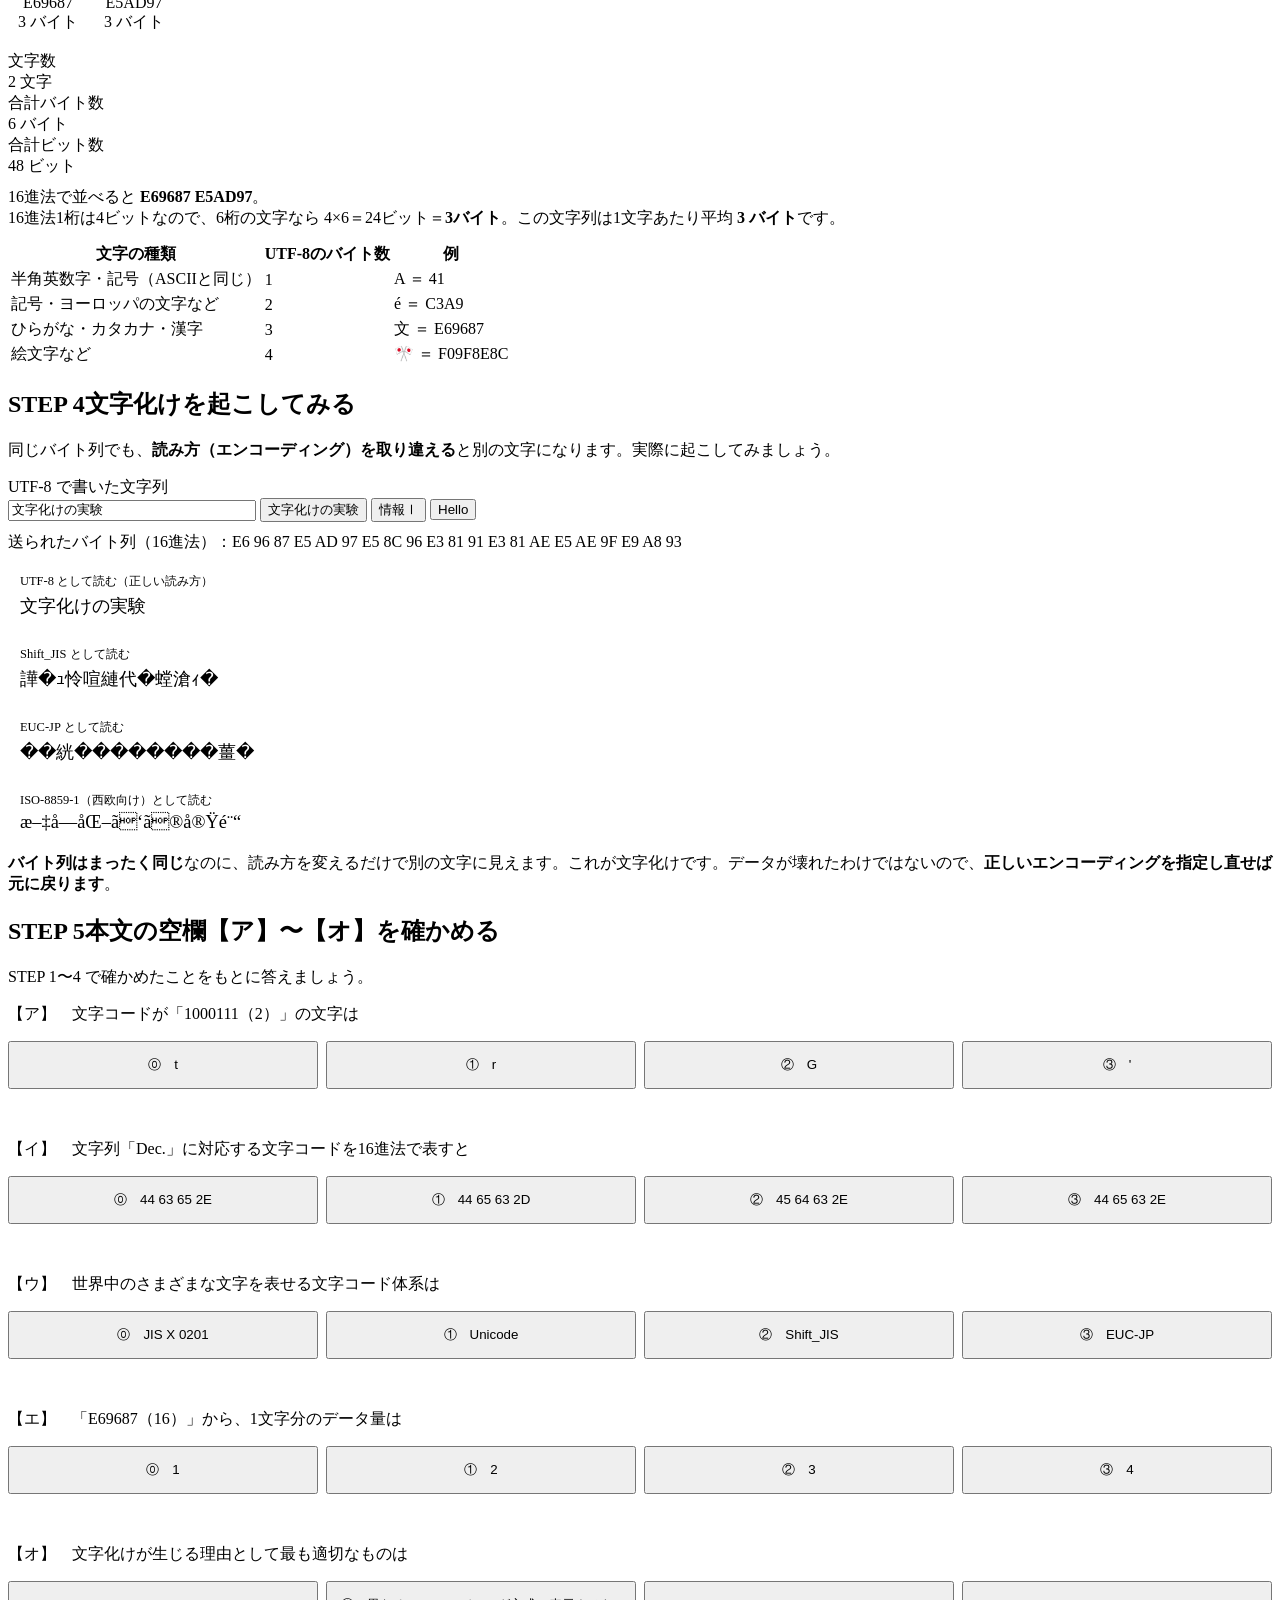
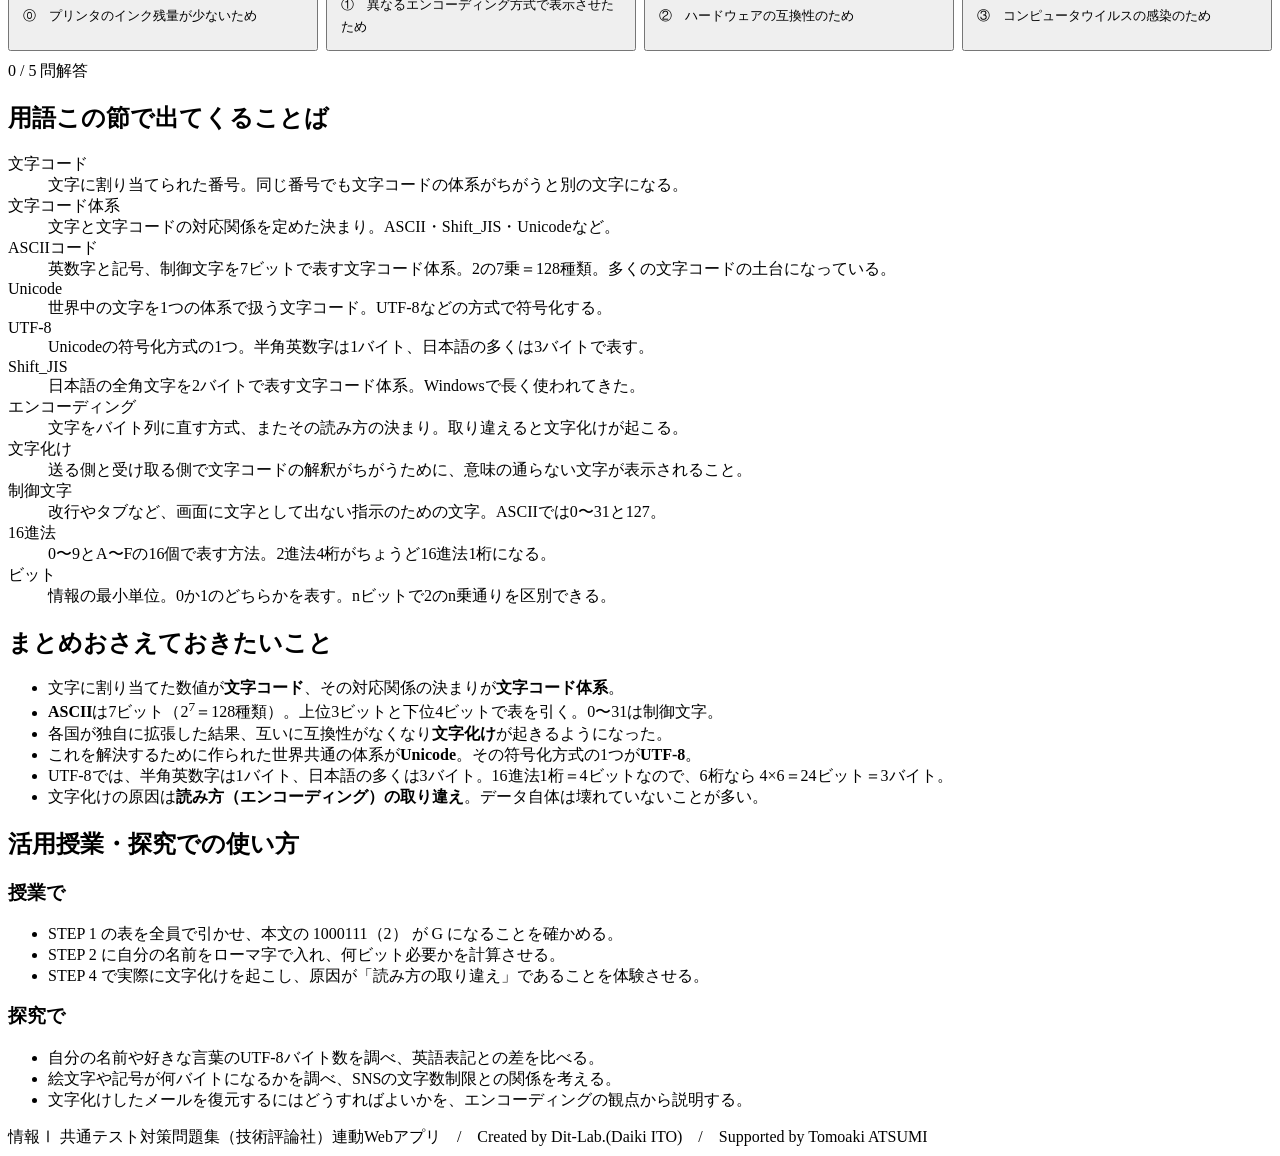
==== commit bc563820: "fix: 解説文が折り返さず画面からはみ出す場合がある不具合を修正" ====
--- a/index.html
+++ b/index.html
@@ -6,7 +6,7 @@
 <title>文字のデジタル表現｜情報Ⅰ共通テスト対策問題集</title>
 <meta name="description" content="文字は0と1の並びに置きかえて扱われます。ASCIIコード表を引き、UTF-8のバイト列を見て、文字化けを実際に起こしてみましょう。">
 <link rel="icon" href="data:image/svg+xml,%3Csvg xmlns=%22http://www.w3.org/2000/svg%22 viewBox=%220 0 32 32%22%3E%3Crect width=%2232%22 height=%2232%22 fill=%22%2315181c%22/%3E%3Ctext x=%2216%22 y=%2222%22 font-size=%2218%22 font-family=%22monospace%22 fill=%22%23fff%22 text-anchor=%22middle%22%3E01%3C/text%3E%3C/svg%3E">
-<link rel="stylesheet" href="css/style.css?v=ea93572e">
+<link rel="stylesheet" href="css/style.css?v=1b60c856">
 <link rel="stylesheet" href="css/app.css?v=2b9a6e5e">
 </head>
 <body>
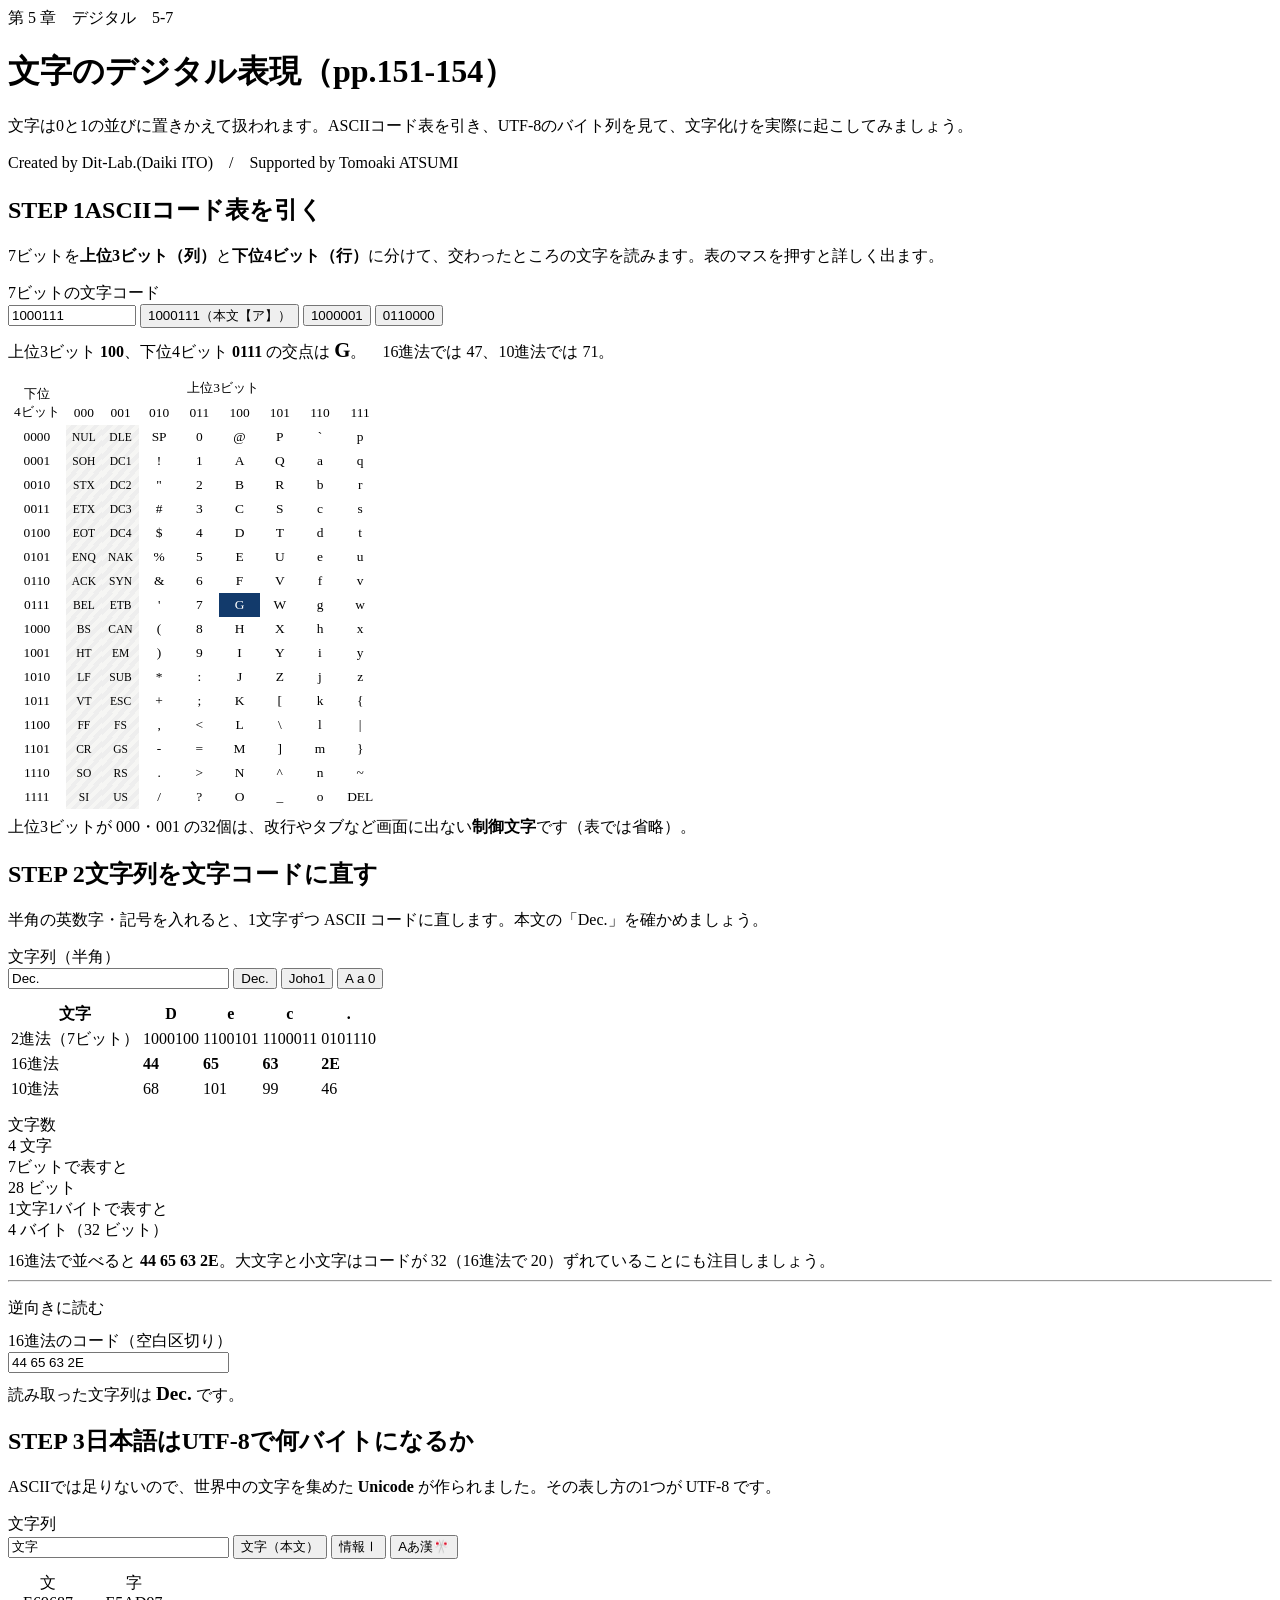
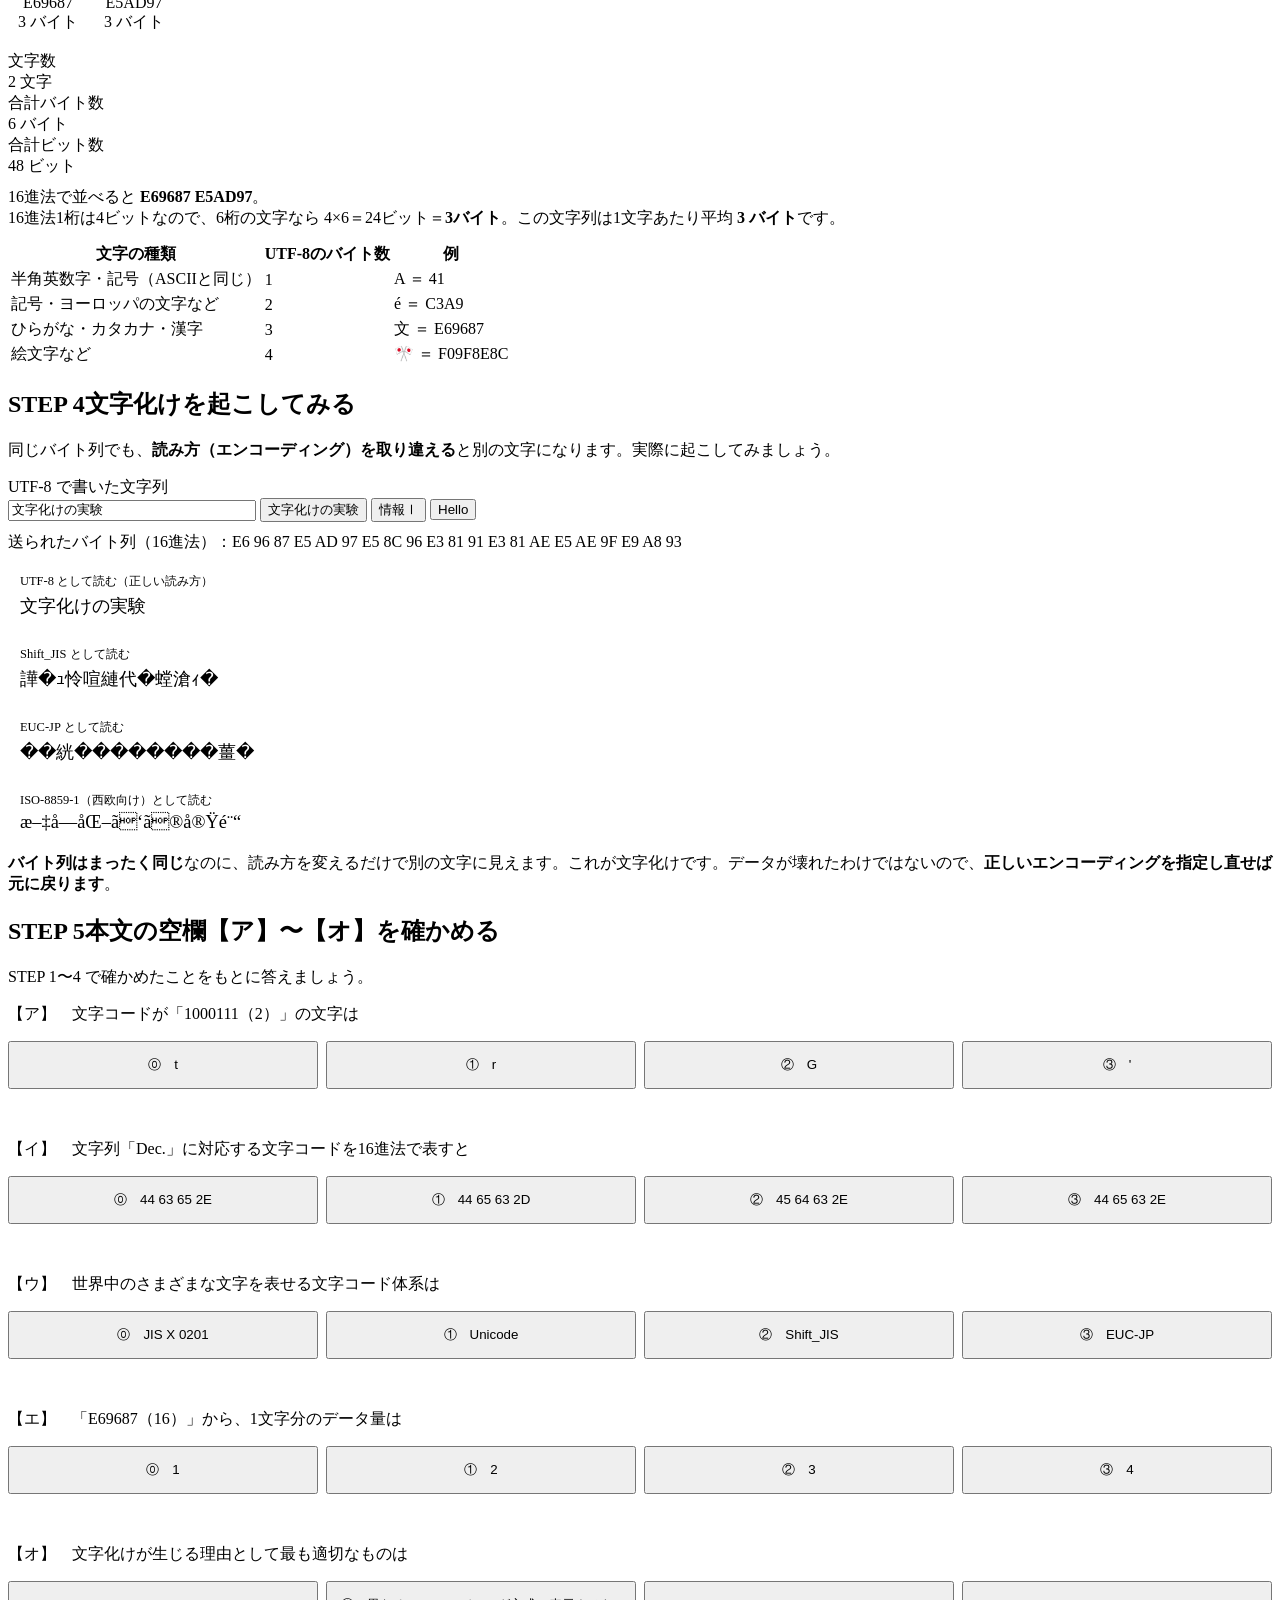
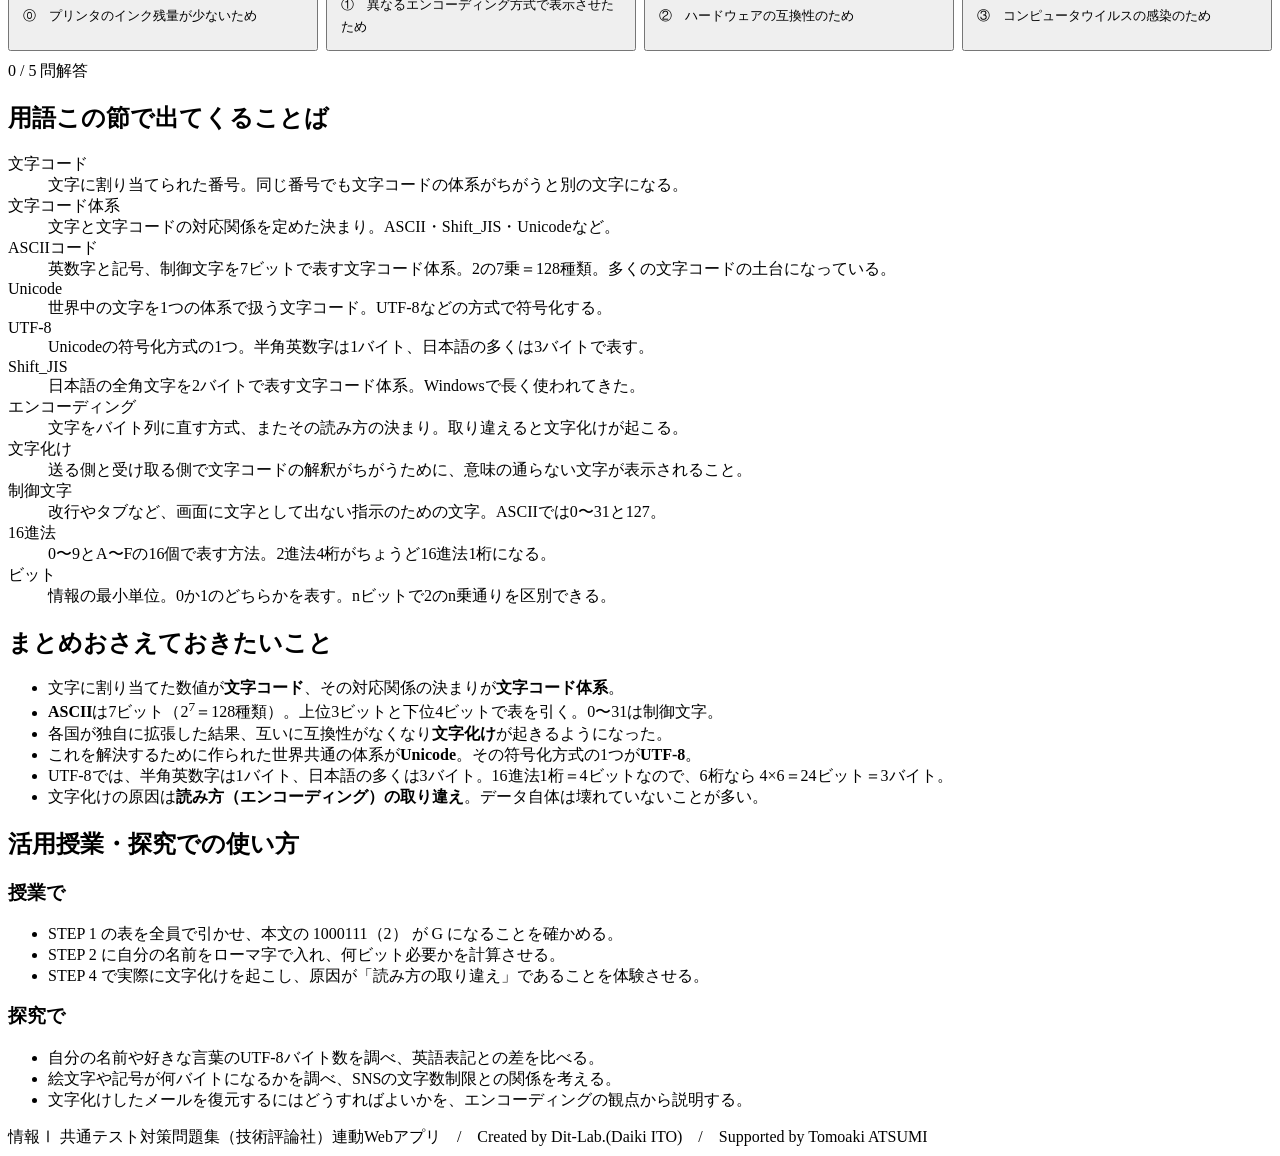
==== commit 11d1c0b3: "fix: タイトルのページ数表記を台割・最終原稿に合わせて修正" ====
--- a/index.html
+++ b/index.html
@@ -6,7 +6,7 @@
 <title>文字のデジタル表現｜情報Ⅰ共通テスト対策問題集</title>
 <meta name="description" content="文字は0と1の並びに置きかえて扱われます。ASCIIコード表を引き、UTF-8のバイト列を見て、文字化けを実際に起こしてみましょう。">
 <link rel="icon" href="data:image/svg+xml,%3Csvg xmlns=%22http://www.w3.org/2000/svg%22 viewBox=%220 0 32 32%22%3E%3Crect width=%2232%22 height=%2232%22 fill=%22%2315181c%22/%3E%3Ctext x=%2216%22 y=%2222%22 font-size=%2218%22 font-family=%22monospace%22 fill=%22%23fff%22 text-anchor=%22middle%22%3E01%3C/text%3E%3C/svg%3E">
-<link rel="stylesheet" href="css/style.css?v=1b60c856">
+<link rel="stylesheet" href="css/style.css?v=bdbb3cb0">
 <link rel="stylesheet" href="css/app.css?v=2b9a6e5e">
 </head>
 <body>
@@ -14,7 +14,7 @@
 <header class="app-header">
   <div class="inner">
     <span class="eyebrow">第 5 章　デジタル　5-7</span>
-    <h1>文字のデジタル表現（pp.151-152）</h1>
+    <h1>文字のデジタル表現（pp.151-154）</h1>
     <p class="lead">文字は0と1の並びに置きかえて扱われます。ASCIIコード表を引き、UTF-8のバイト列を見て、文字化けを実際に起こしてみましょう。</p>
     <p class="credit">Created by Dit-Lab.(Daiki ITO)　/　Supported by Tomoaki ATSUMI</p>
   </div>
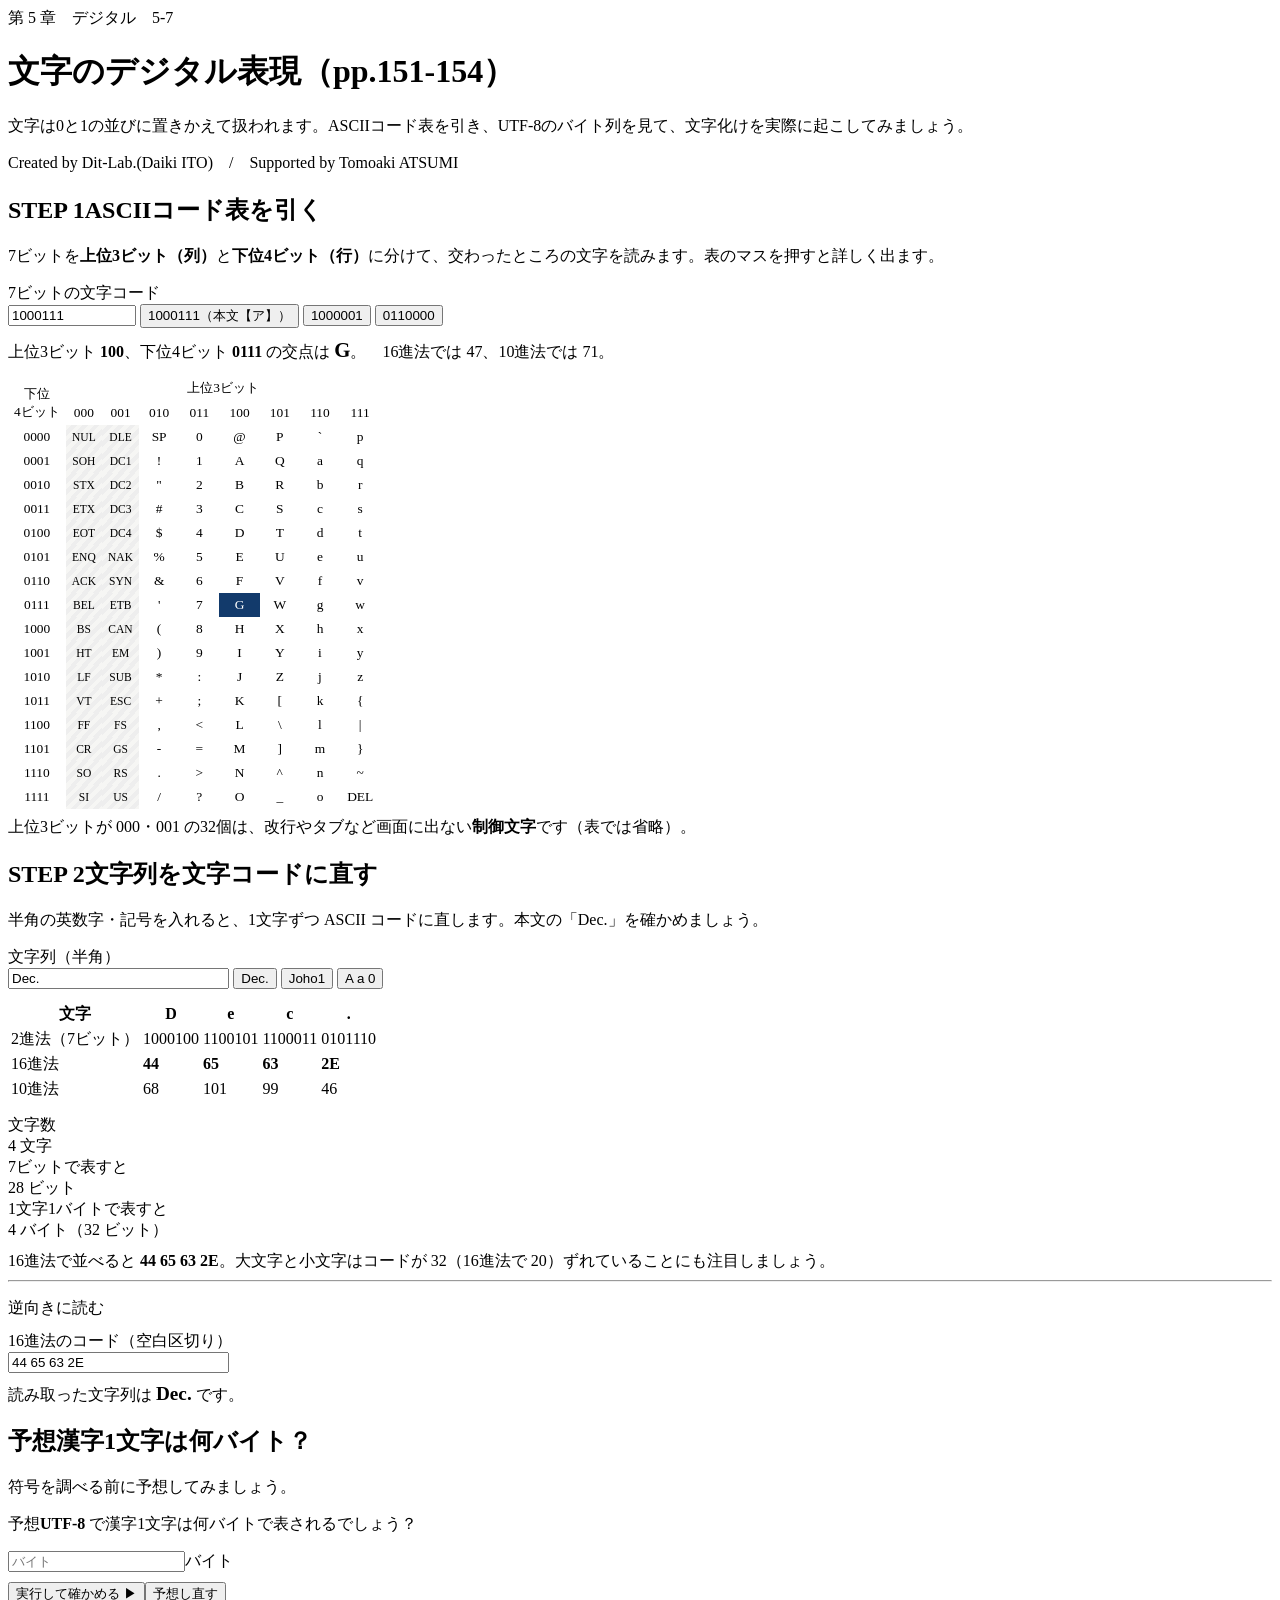
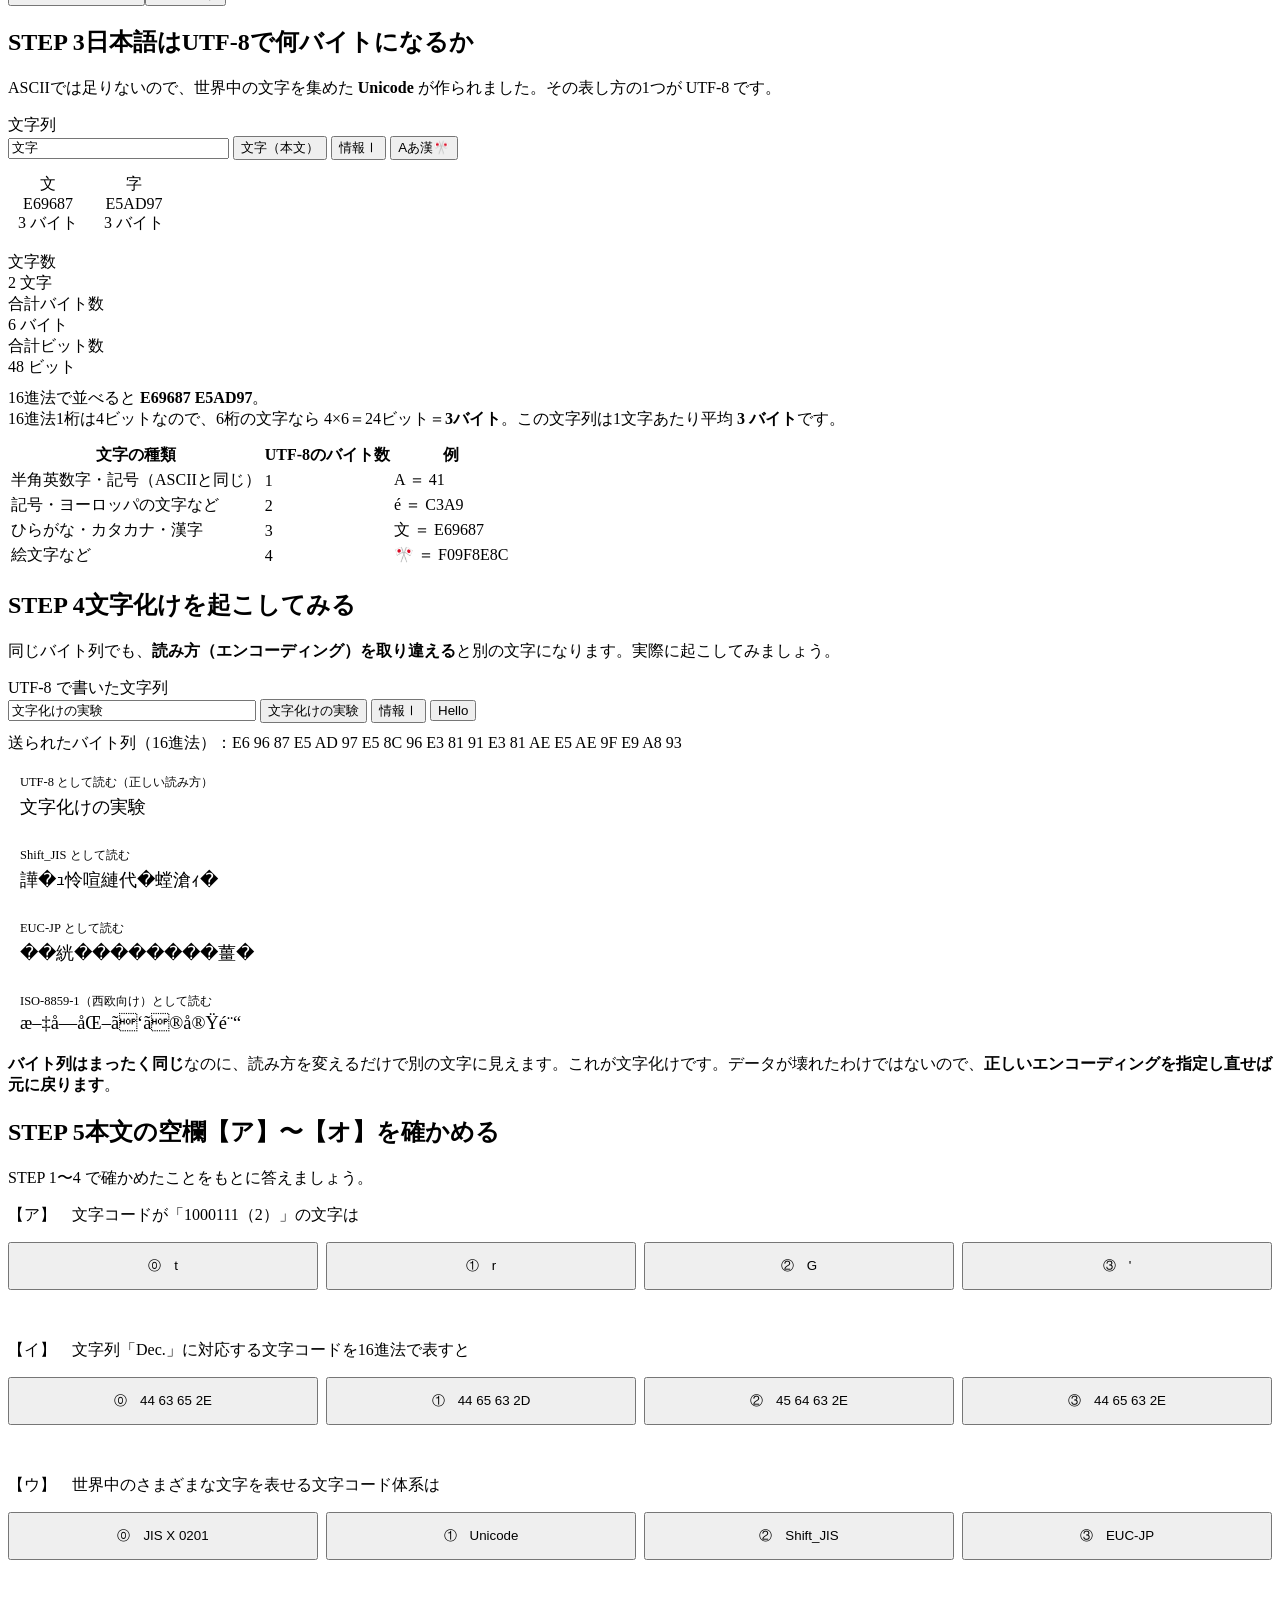
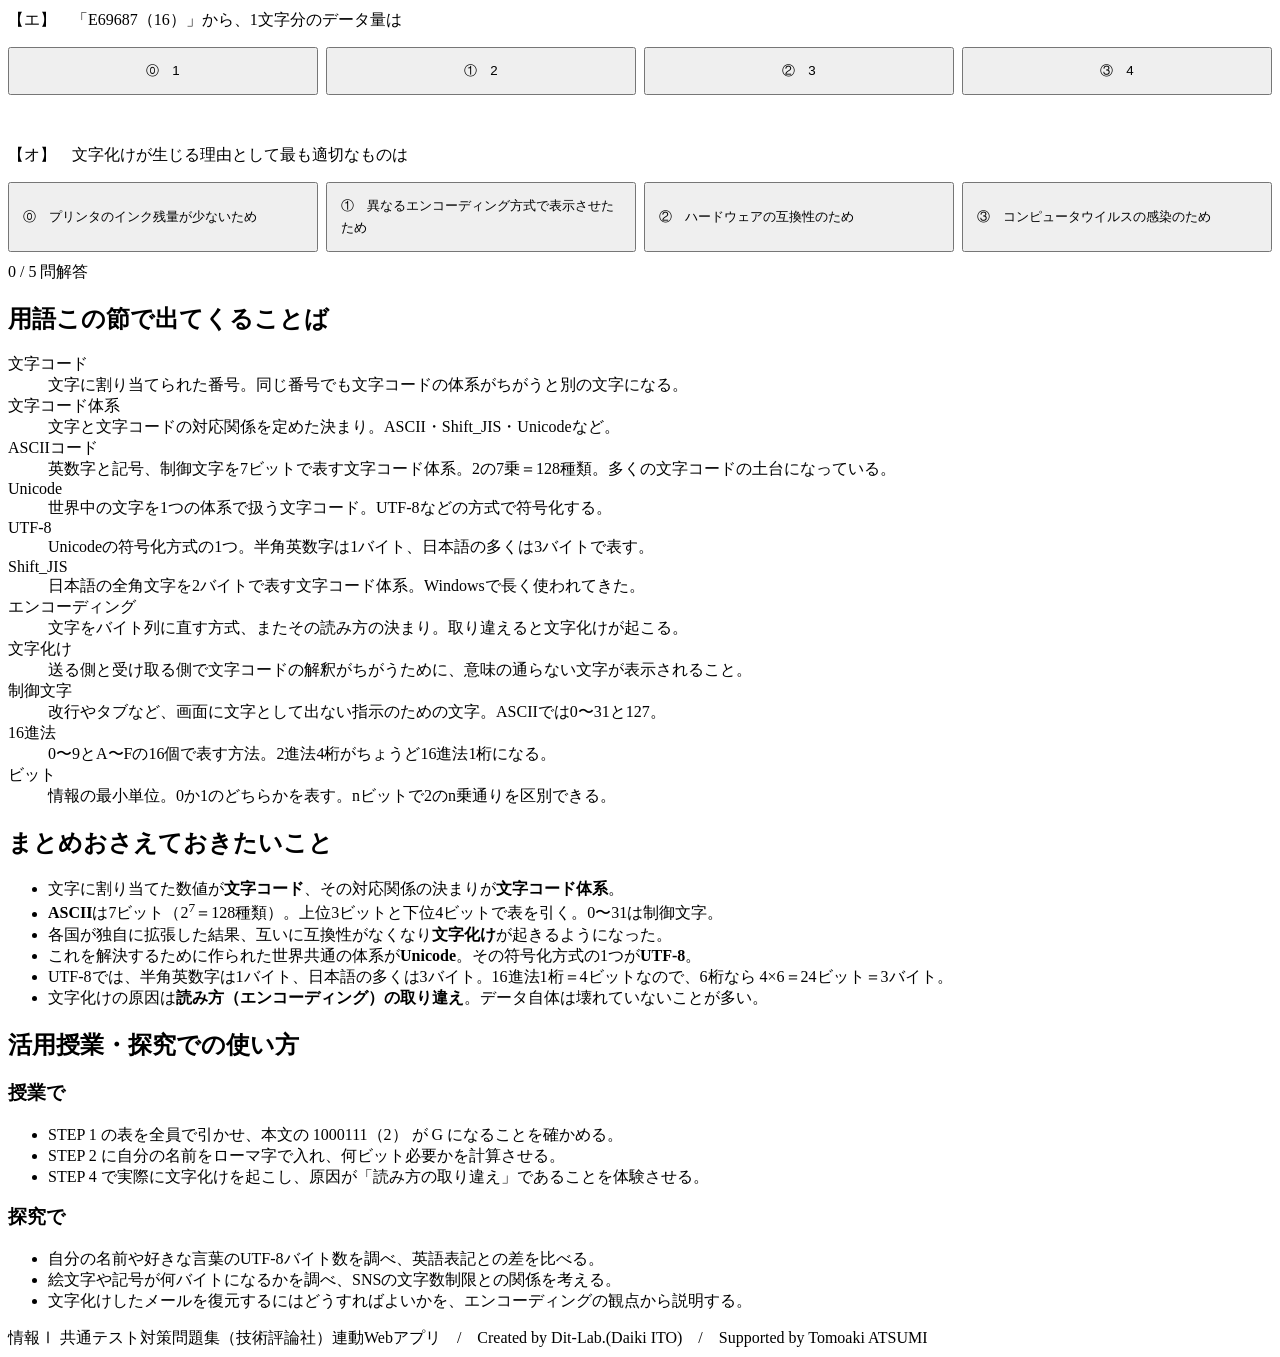
==== commit a76b8312: "feat: 予想してから確かめるステップを追加（直感が外れやすい点を明確化）" ====
--- a/index.html
+++ b/index.html
@@ -64,6 +64,12 @@
       </div>
       <div class="note info" id="hexNote" style="margin-top:10px"></div>
     </div>
+  </section>
+
+  <section class="step">
+    <h2><span class="no">予想</span>漢字1文字は何バイト？</h2>
+    <p class="desc">符号を調べる前に予想してみましょう。</p>
+    <div class="panel"><div id="pdU"></div></div>
   </section>
 
   <section class="step" id="step3">
@@ -156,6 +162,7 @@
 </footer>
 
 <script src="js/terms.js?v=e86d9647"></script>
-<script src="js/app.js?v=39be44f2"></script>
+<script src="js/predict.js?v=1b9c8bf0"></script>
+<script src="js/app.js?v=c7841fb6"></script>
 </body>
 </html>
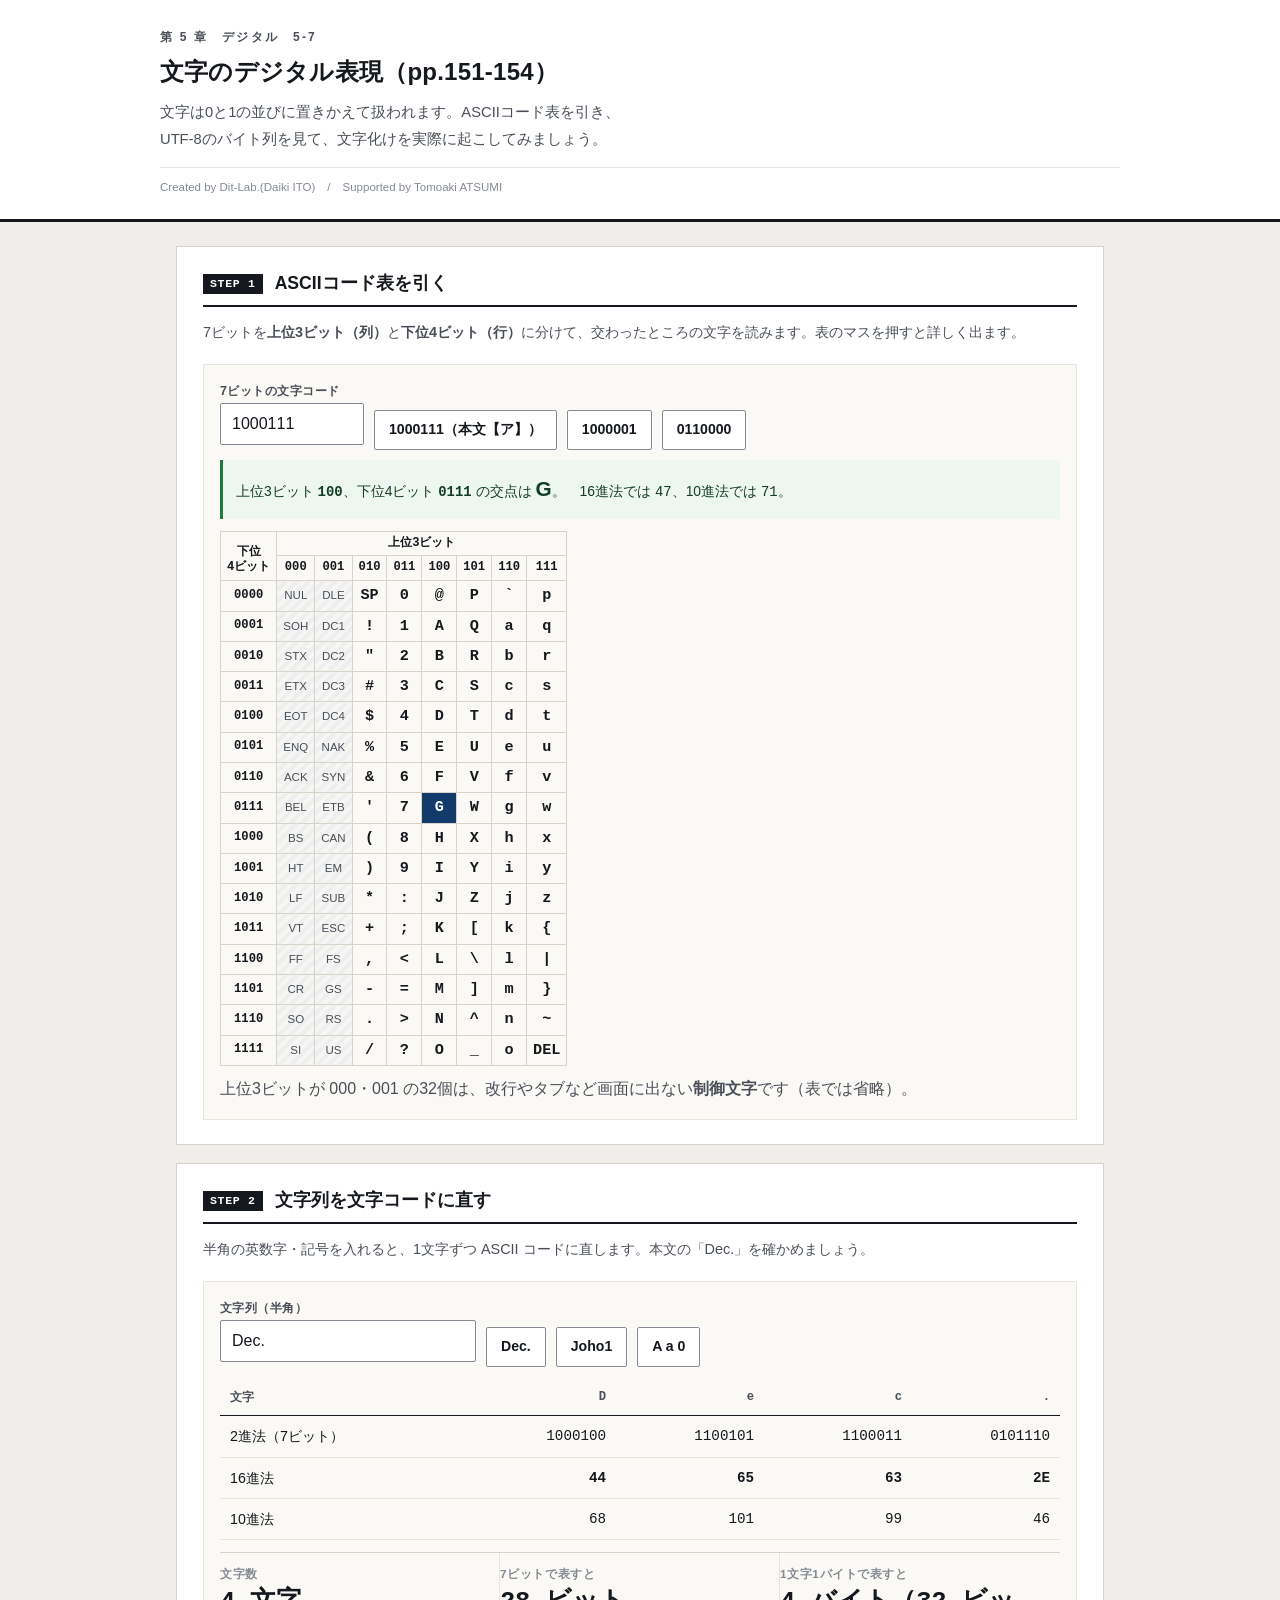
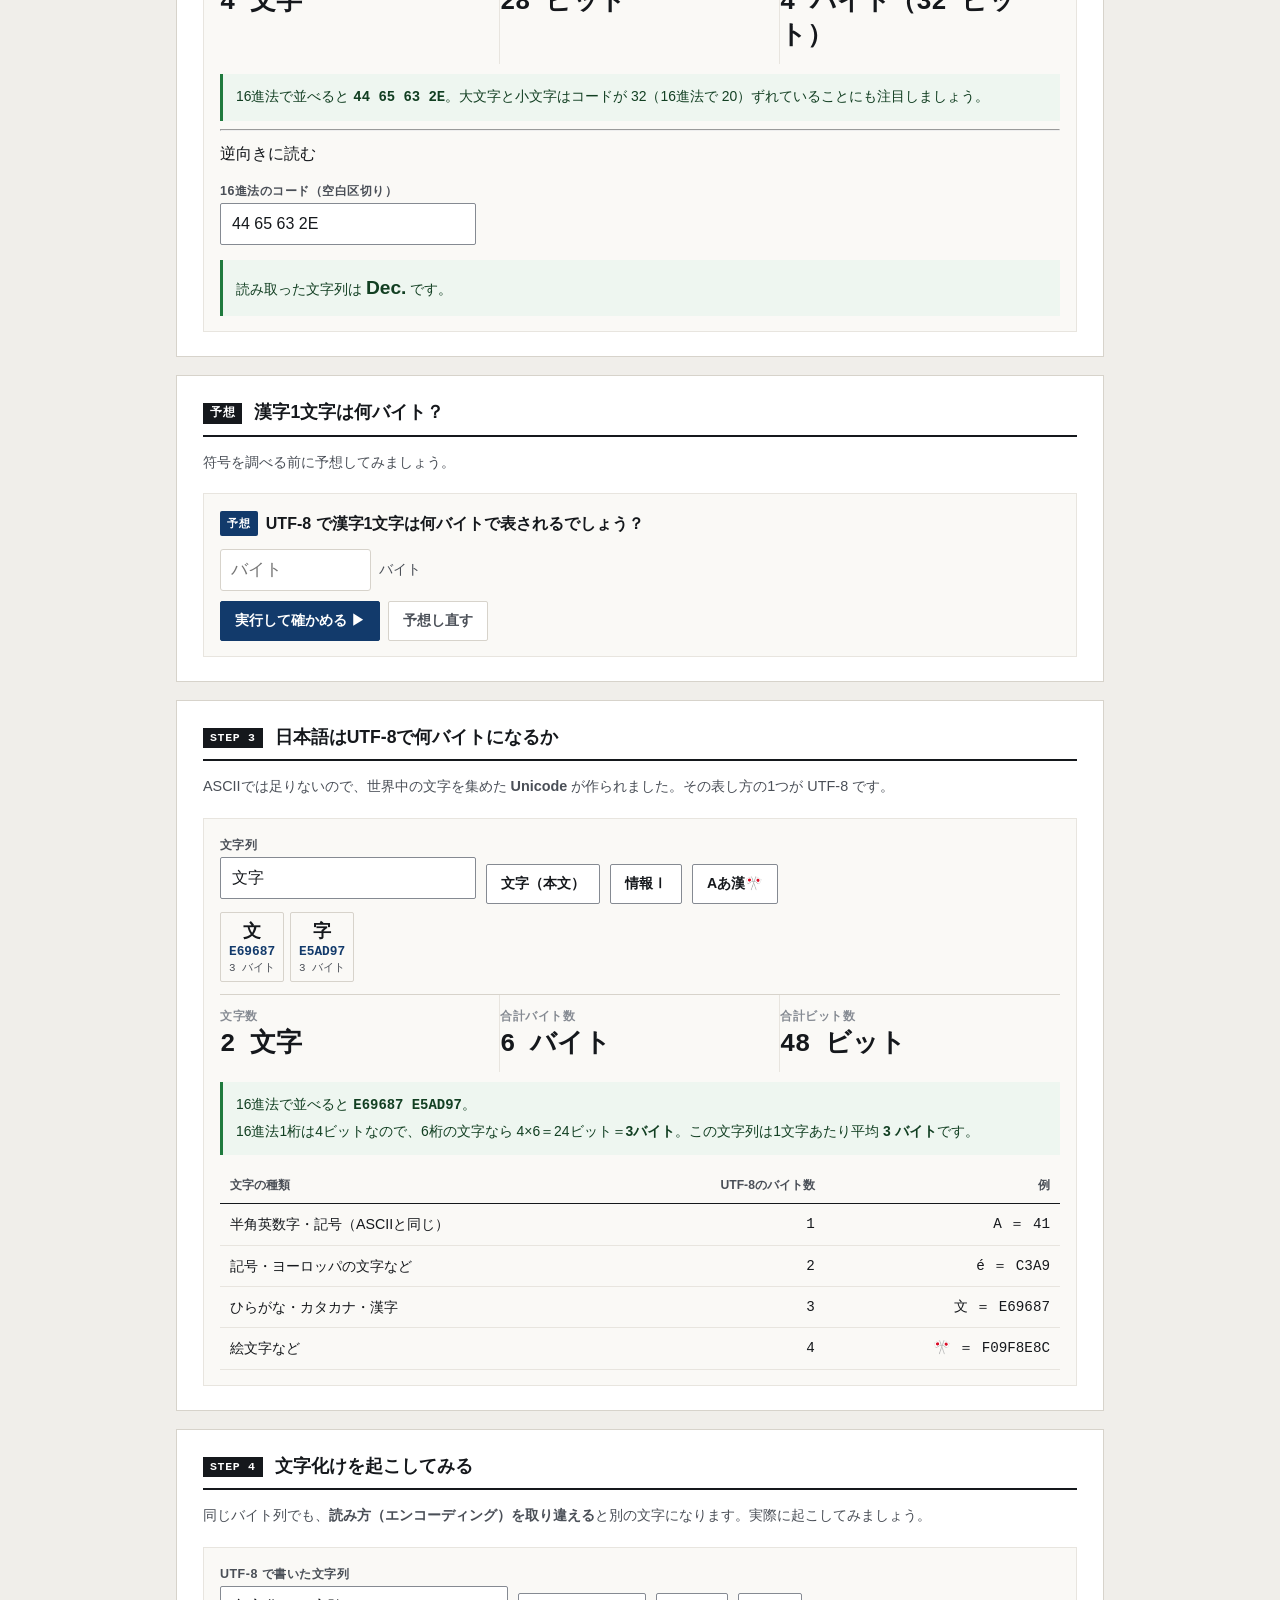
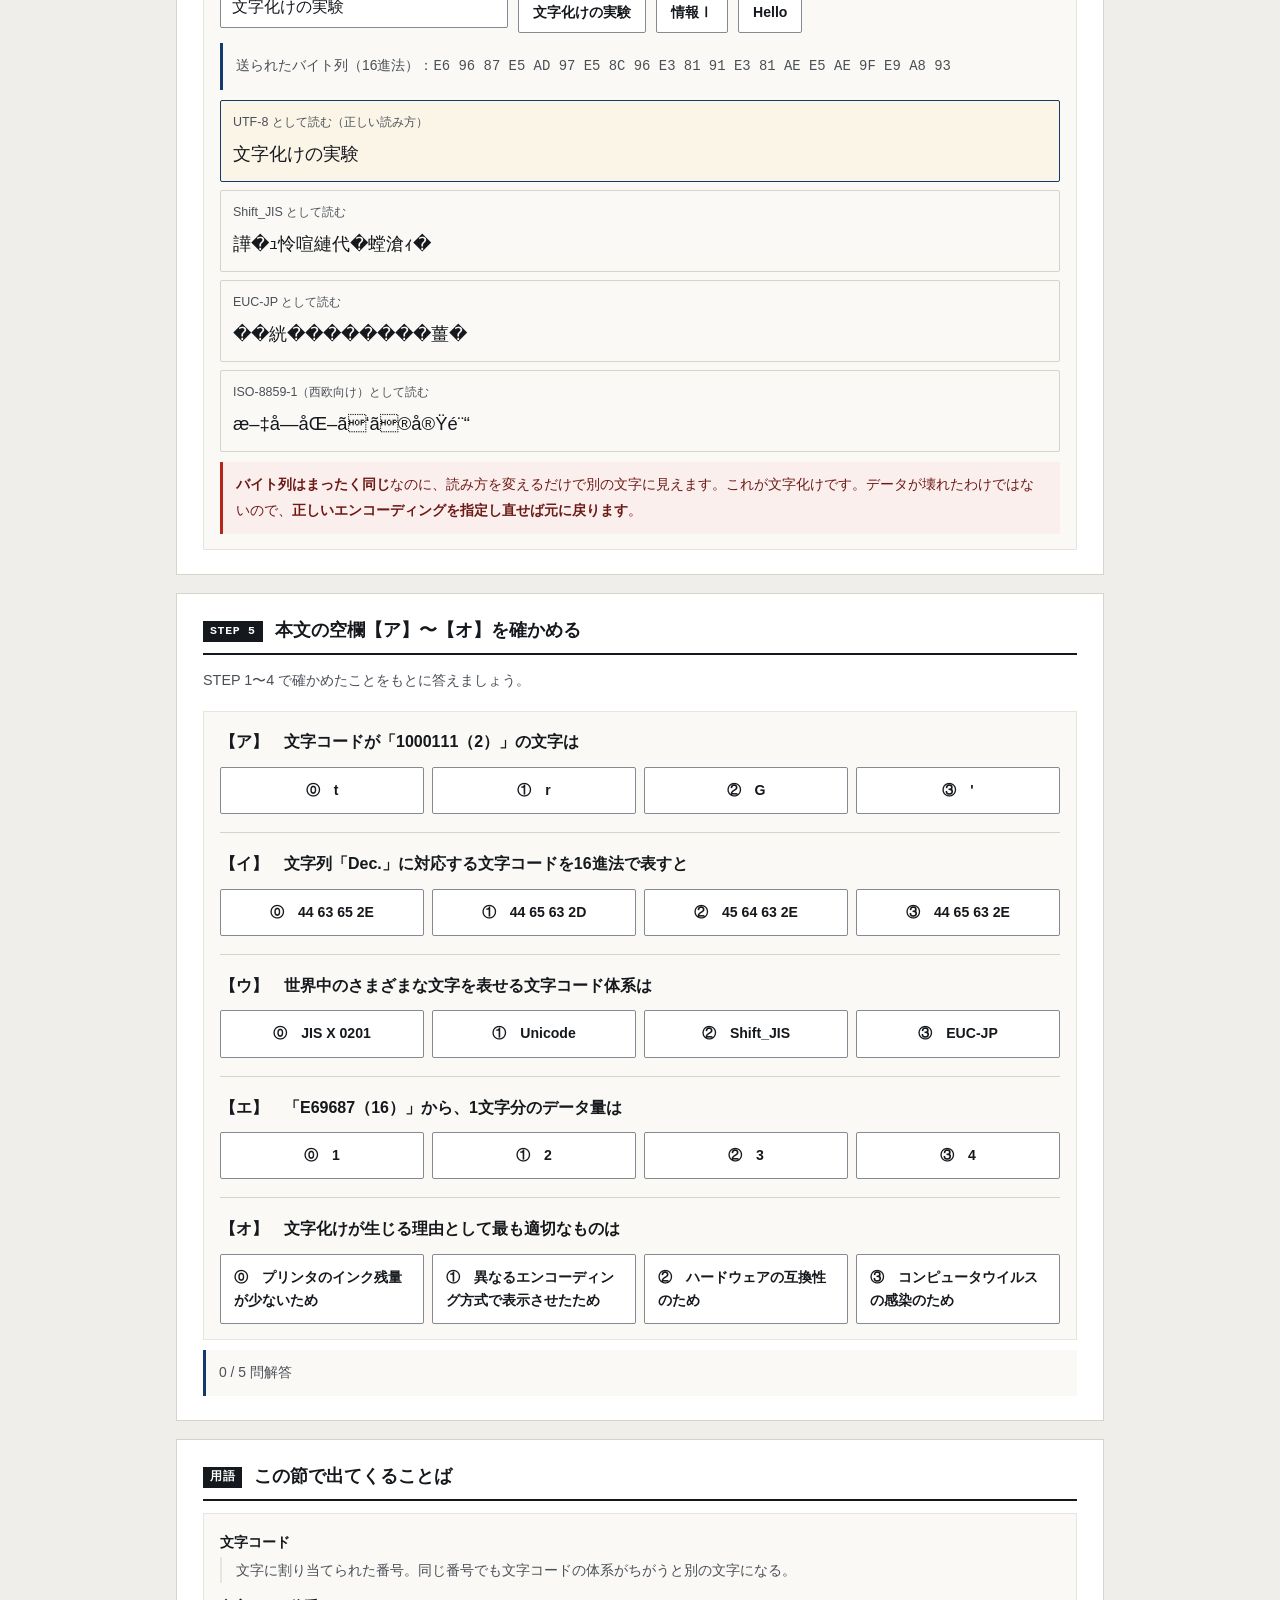
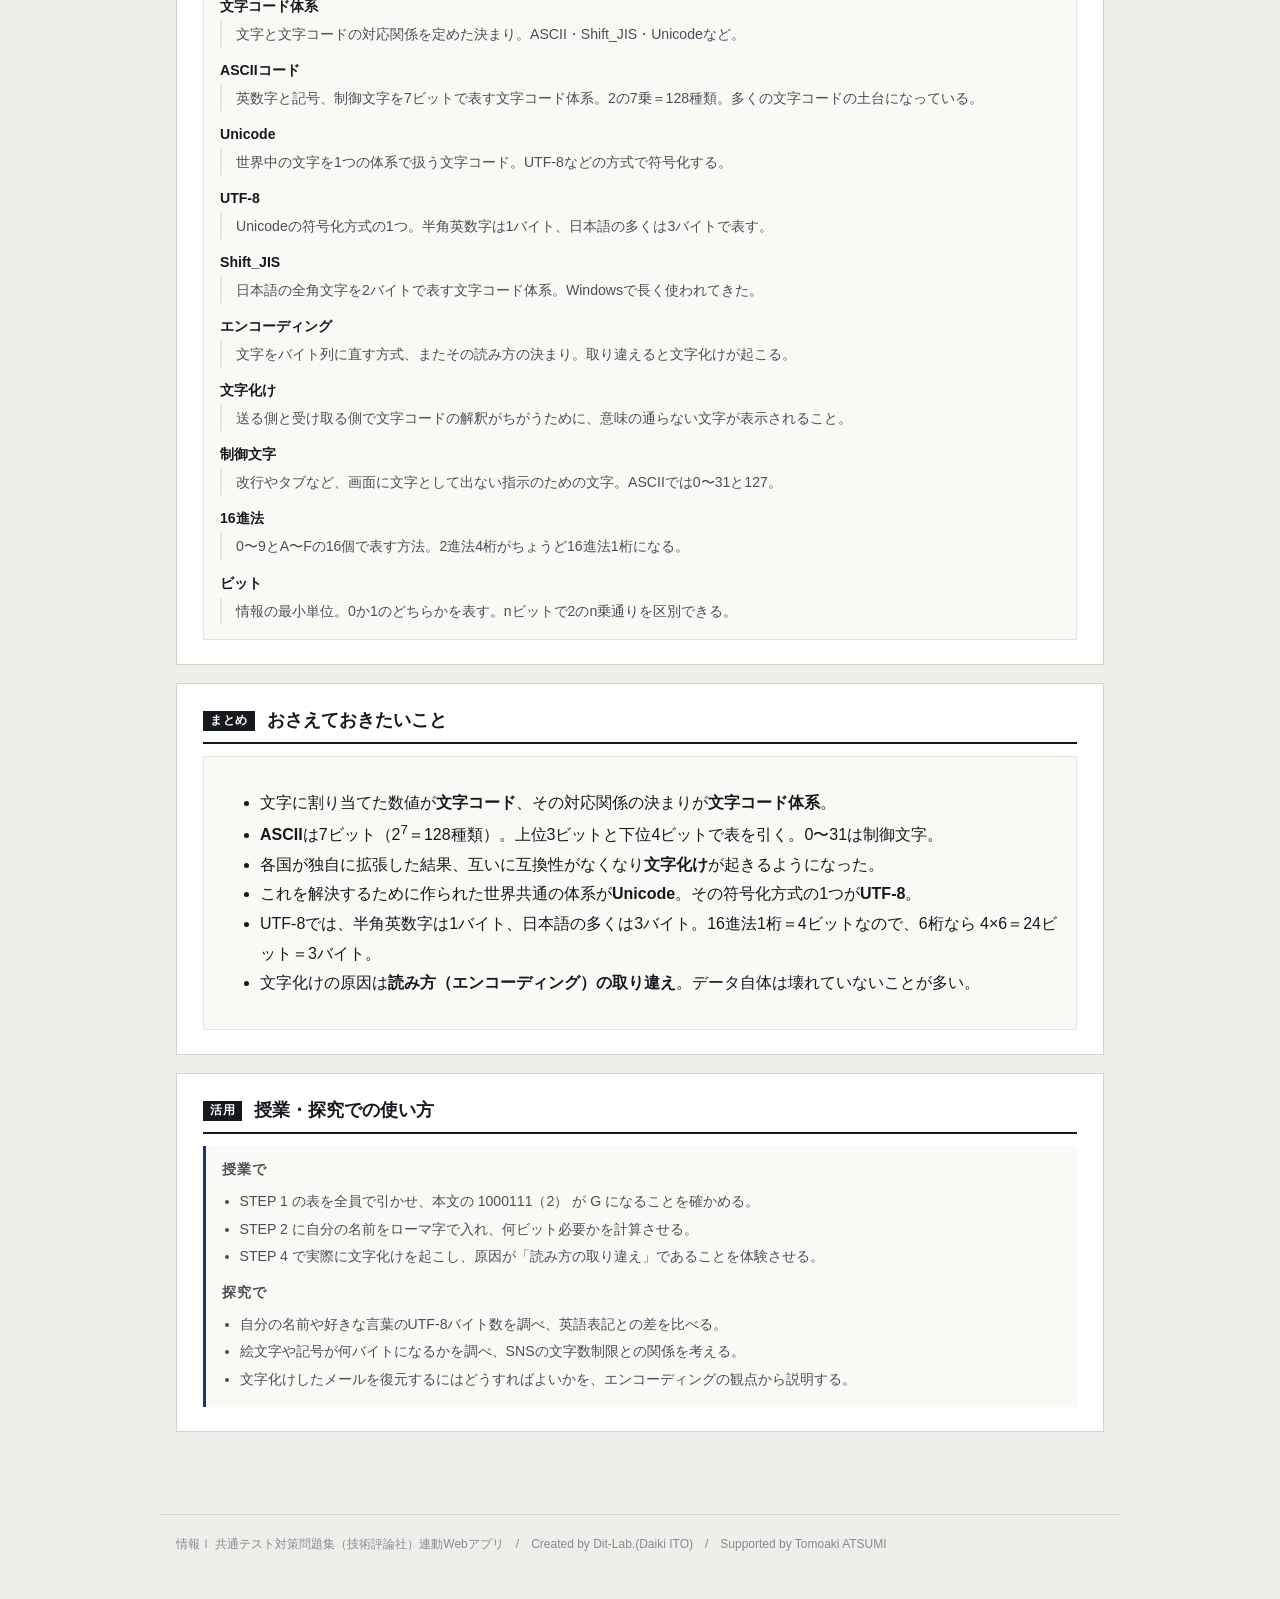
==== commit 7b8febdb: "fix: 未定義のCSS変数（--line/--muted/--sans）で枠線と文字色が消えていた問題を修正" ====
--- a/index.html
+++ b/index.html
@@ -6,7 +6,7 @@
 <title>文字のデジタル表現｜情報Ⅰ共通テスト対策問題集</title>
 <meta name="description" content="文字は0と1の並びに置きかえて扱われます。ASCIIコード表を引き、UTF-8のバイト列を見て、文字化けを実際に起こしてみましょう。">
 <link rel="icon" href="data:image/svg+xml,%3Csvg xmlns=%22http://www.w3.org/2000/svg%22 viewBox=%220 0 32 32%22%3E%3Crect width=%2232%22 height=%2232%22 fill=%22%2315181c%22/%3E%3Ctext x=%2216%22 y=%2222%22 font-size=%2218%22 font-family=%22monospace%22 fill=%22%23fff%22 text-anchor=%22middle%22%3E01%3C/text%3E%3C/svg%3E">
-<link rel="stylesheet" href="css/style.css?v=bdbb3cb0">
+<link rel="stylesheet" href="css/style.css?v=88681cd4">
 <link rel="stylesheet" href="css/app.css?v=2b9a6e5e">
 </head>
 <body>
--- a/css/style.css
+++ b/css/style.css
@@ -0,0 +1,304 @@
+/* =========================================================
+   情報Ⅰ 共通テスト対策問題集 — Web アプリ共通スタイル
+   紙面（参考書）に寄せた設計。装飾色は使わず、色は意味を持つときだけ。
+   ========================================================= */
+
+:root{
+  --paper:#ffffff;
+  --paper-2:#faf9f6;      /* うすい紙 */
+  --bg:#f0eeea;           /* 台紙 */
+  --ink:#15181c;
+  --ink-2:#4a4f57;
+  --ink-3:#858a92;
+  --rule:#d7d3cb;
+  /* 旧名のまま書かれているアプリ用の別名（未定義だと枠線や文字色が消えるため） */
+  --line: var(--rule);
+  --muted: var(--ink-2);
+  --sans: var(--font);         /* 罫線 */
+  --rule-2:#e8e5df;
+  --accent:#123a6b;       /* 濃紺。主要操作と現在地だけに使う */
+  --accent-w:#e9eef6;
+  --zero:#c0392b;         /* 左＝0 */
+  --one:#1d4ed8;          /* 右＝1 */
+  --ok:#1f7a3d;   --ok-bg:#eef6f0;
+  --ng:#b3261e;   --ng-bg:#fbefee;
+  --warn:#8a5a00; --warn-bg:#fbf5e8;
+  --font:"Hiragino Kaku Gothic ProN","Hiragino Sans","Yu Gothic Medium","Yu Gothic",
+         "Noto Sans JP",Meiryo,-apple-system,BlinkMacSystemFont,sans-serif;
+  --mono:"SFMono-Regular",Menlo,Consolas,"Courier New",monospace;
+}
+
+*{box-sizing:border-box}
+[hidden]{display:none !important}
+html{-webkit-text-size-adjust:100%}
+body{
+  margin:0; background:var(--bg); color:var(--ink);
+  font-family:var(--font); font-size:16px; line-height:1.85;
+  font-feature-settings:"palt" 1;
+}
+h1,h2,h3,h4{line-height:1.45; margin:0; font-weight:700}
+p{margin:0 0 .75em} p:last-child{margin-bottom:0}
+a{color:var(--accent)}
+
+/* ---------- 標題 ---------- */
+.app-header{background:var(--paper); border-bottom:3px solid var(--ink); padding:26px 20px 20px}
+.app-header .inner{max-width:960px; margin:0 auto}
+.app-header .eyebrow{
+  font-size:.75rem; font-weight:700; color:var(--ink-2); letter-spacing:.18em;
+  display:block; margin-bottom:7px;
+}
+.app-header h1{font-size:1.5rem; letter-spacing:.01em}
+.app-header .lead{font-size:.92rem; color:var(--ink-2); margin-top:9px; max-width:60ch}
+.app-header .credit{
+  font-size:.72rem; color:var(--ink-3); margin-top:14px;
+  padding-top:9px; border-top:1px solid var(--rule-2);
+}
+
+/* ---------- 版面 ---------- */
+.wrap{max-width:960px; margin:0 auto; padding:24px 16px 64px}
+.step{background:var(--paper); border:1px solid var(--rule); padding:24px 26px; margin-bottom:18px}
+.step > h2{
+  display:flex; align-items:baseline; gap:12px; font-size:1.1rem;
+  padding-bottom:9px; border-bottom:2px solid var(--ink); margin-bottom:12px;
+}
+.step > h2 .no{
+  flex:none; font-family:var(--mono); font-size:.72rem; font-weight:700;
+  background:var(--ink); color:var(--paper); padding:2px 7px; letter-spacing:.06em;
+  position:relative; top:-2px;
+}
+.step > .desc{color:var(--ink-2); font-size:.9rem; margin-bottom:18px}
+.step[hidden]{display:none}
+
+.grid{display:grid; gap:20px}
+.grid > *{min-width:0}          /* 子の中身で列が広がるのを防ぐ */
+@media(min-width:800px){ .grid.c2{grid-template-columns:1fr 1fr} }
+@media(min-width:800px){ .grid.c21{grid-template-columns:1.45fr 1fr} }
+
+.panel{border:1px solid var(--rule-2); background:var(--paper-2); padding:15px 16px; min-width:0}
+.panel > h3{
+  font-size:.8rem; font-weight:700; color:var(--ink-2); letter-spacing:.08em;
+  margin-bottom:12px; padding-bottom:6px; border-bottom:1px solid var(--rule);
+}
+
+/* ---------- 部品 ---------- */
+.btn{
+  appearance:none; border:1px solid var(--ink-3); background:var(--paper); color:var(--ink);
+  font-family:inherit; font-size:.88rem; font-weight:700; padding:8px 14px;
+  border-radius:2px; cursor:pointer; min-height:40px; line-height:1.4;
+  transition:background .12s, border-color .12s, color .12s;
+}
+.btn:hover:not(:disabled){background:var(--accent-w); border-color:var(--accent); color:var(--accent)}
+.btn:disabled{opacity:.35; cursor:not-allowed}
+.btn.primary{background:var(--accent); color:var(--paper); border-color:var(--accent)}
+.btn.primary:hover:not(:disabled){background:#0d2c53; color:var(--paper)}
+.btn.ghost{border-color:var(--rule); color:var(--ink-2)}
+.btn.sm{font-size:.8rem; padding:5px 10px; min-height:34px}
+.btn-row{display:flex; flex-wrap:wrap; gap:8px; align-items:center}
+
+/* タブ（見出し下線式） */
+.seg{display:flex; gap:0; border-bottom:1px solid var(--rule)}
+.seg button{
+  appearance:none; border:0; background:transparent; font-family:inherit; font-size:.88rem;
+  font-weight:700; color:var(--ink-3); padding:9px 4px; margin-right:26px; cursor:pointer;
+  border-bottom:3px solid transparent; margin-bottom:-1px; min-height:40px;
+}
+.seg button:hover{color:var(--ink-2)}
+.seg button[aria-pressed="true"]{color:var(--ink); border-bottom-color:var(--accent)}
+
+label.fld{display:block; font-size:.78rem; font-weight:700; color:var(--ink-2); margin-bottom:5px; letter-spacing:.04em}
+input[type=text], textarea, input[type=number]{
+  width:100%; font-family:inherit; font-size:1rem; color:var(--ink);
+  border:1px solid var(--ink-3); border-radius:2px; padding:9px 11px;
+  background:var(--paper); min-height:42px;
+}
+input:focus, textarea:focus{outline:2px solid var(--accent); outline-offset:-1px; border-color:var(--accent)}
+.btn:focus-visible, .seg button:focus-visible, .node-card:focus-visible{outline:2px solid var(--accent); outline-offset:2px}
+textarea{resize:vertical; line-height:1.7}
+.mono{font-family:var(--mono)}
+
+table.tbl{width:100%; border-collapse:collapse; font-size:.89rem}
+table.tbl th, table.tbl td{border-bottom:1px solid var(--rule-2); padding:7px 10px; text-align:right}
+table.tbl th:first-child, table.tbl td:first-child{text-align:left}
+table.tbl thead th{border-bottom:1.5px solid var(--ink); font-size:.76rem; color:var(--ink-2); font-weight:700; white-space:nowrap}
+.tbl-scroll{overflow-x:auto; -webkit-overflow-scrolling:touch; max-width:100%}
+
+.note{padding:10px 13px; font-size:.87rem; border-left:3px solid var(--ink-3); background:var(--paper-2); overflow-wrap:break-word; word-break:break-word}
+.note.ok{background:var(--ok-bg); border-left-color:var(--ok); color:#123f22}
+.note.ng{background:var(--ng-bg); border-left-color:var(--ng); color:#6d1a15}
+.note.info{background:var(--paper-2); border-left-color:var(--accent); color:var(--ink-2)}
+.note.warn{background:var(--warn-bg); border-left-color:var(--warn); color:#5c3d00}
+.note[hidden]{display:none}
+
+.badge{
+  display:inline-block; font-size:.72rem; font-weight:700; padding:1px 7px;
+  border:1px solid var(--rule); color:var(--ink-2); background:var(--paper); letter-spacing:.04em;
+}
+
+/* 数値は罫線で仕切るだけ。カードにしない */
+.metrics{display:flex; flex-wrap:wrap; gap:0; border-top:1px solid var(--rule)}
+.metric{flex:1 1 130px; padding:11px 14px 11px 0; border-right:1px solid var(--rule-2)}
+.metric:last-child{border-right:0}
+.metric .k{font-size:.74rem; color:var(--ink-3); font-weight:700; letter-spacing:.05em}
+.metric .v{font-size:1.6rem; font-weight:700; line-height:1.3; font-family:var(--mono); letter-spacing:-.01em}
+.metric .s{font-size:.76rem; color:var(--ink-2)}
+
+.bit0{color:var(--zero); font-weight:700}
+.bit1{color:var(--one); font-weight:700}
+
+.app-footer{
+  max-width:960px; margin:0 auto; padding:18px 16px 44px; color:var(--ink-3);
+  font-size:.75rem; border-top:1px solid var(--rule);
+}
+.sr-only{position:absolute;width:1px;height:1px;overflow:hidden;clip:rect(0 0 0 0);white-space:nowrap}
+
+@media(max-width:640px){
+  body{font-size:15px}
+  .app-header{padding:20px 16px 16px}
+  .app-header h1{font-size:1.16rem}
+  .wrap{padding:16px 12px 52px}
+  .step{padding:18px 15px}
+  .seg button{margin-right:18px; font-size:.84rem}
+  .metric{flex-basis:50%; border-right:0}
+}
+@media (prefers-reduced-motion:reduce){ *{animation:none!important; transition:none!important} }
+
+/* ---------- 自分のデータ・共有・印刷 ---------- */
+.toolbar{display:flex; flex-wrap:wrap; gap:8px; align-items:center; margin-top:12px;
+  padding-top:12px; border-top:1px solid var(--rule-2)}
+.toolbar .hint{font-size:.78rem; color:var(--ink-3)}
+.paste-area{width:100%; min-height:110px; font-family:var(--mono); font-size:.86rem}
+.use-note{background:var(--paper-2); border-left:3px solid var(--accent); padding:14px 16px; font-size:.88rem}
+.use-note h3{font-size:.86rem; letter-spacing:.06em; margin-bottom:8px; color:var(--ink-2)}
+.use-note ol, .use-note ul{margin:0; padding-left:1.25em; line-height:1.95; color:var(--ink-2)}
+
+@media print{
+  body{background:#fff}
+  .app-header{border-bottom:2px solid #000}
+  .step{border:1px solid #bbb; break-inside:avoid; page-break-inside:avoid; margin-bottom:12px}
+  .btn, .seg, .toolbar, input[type=range]{display:none !important}
+  .note{border-left-width:2px}
+  a[href]:after{content:""}
+}
+
+/* ---------- 入力グリッド ---------- */
+.dg-scroll{overflow:auto; -webkit-overflow-scrolling:touch; border:1px solid var(--rule); background:var(--paper); max-height:420px}
+table.dg{border-collapse:collapse; font-family:var(--mono); font-size:.9rem; min-width:100%}
+table.dg th, table.dg td{border:1px solid var(--rule-2); padding:0}
+table.dg thead th{background:var(--paper-2); position:sticky; top:0; z-index:2}
+table.dg .dg-n{background:var(--paper-2); color:var(--ink-3); font-size:.76rem; font-weight:400;
+  text-align:center; min-width:34px; padding:0 4px; position:sticky; left:0; z-index:1}
+table.dg .dg-corner{background:var(--paper-2); min-width:34px; position:sticky; left:0; z-index:3}
+table.dg .dg-act{background:var(--paper-2); width:34px}
+.dg-h, .dg-c{width:100%; min-width:96px; border:0; background:transparent; font-family:inherit;
+  font-size:.9rem; padding:8px 9px; color:var(--ink); min-height:38px}
+.dg-h{font-weight:700; font-family:var(--font); font-size:.82rem; color:var(--ink-2)}
+.dg-c.num{text-align:right}
+.dg-c:focus, .dg-h:focus{outline:2px solid var(--accent); outline-offset:-2px; background:var(--accent-w)}
+.dg-del{border:0; background:transparent; color:var(--ink-3); cursor:pointer; width:32px; height:34px; font-size:1rem}
+.dg-del:hover{color:var(--ng)}
+.dg-tools{display:flex; flex-wrap:wrap; gap:8px; align-items:center; margin-top:10px}
+.dg-hint{font-size:.76rem; color:var(--ink-3)}
+
+/* ---------- ファイル読み込み ---------- */
+.filebox{display:flex; flex-wrap:wrap; gap:10px; align-items:center; padding:12px;
+  border:1px dashed var(--rule); background:var(--paper-2)}
+.filebox input[type=file]{font-size:.85rem; font-family:inherit; max-width:100%}
+.filebox .sel{max-width:220px}
+.filelabel{display:inline-flex; align-items:center; gap:6px; font-size:.85rem; font-weight:700;
+  border:1px solid var(--ink-3); background:var(--paper); padding:8px 14px; border-radius:2px; cursor:pointer; min-height:40px}
+.filelabel:hover{border-color:var(--accent); color:var(--accent); background:var(--accent-w)}
+.filelabel input{display:none}
+
+/* ---------- 用語解説 ---------- */
+.term{position:relative; border-bottom:1.5px dotted var(--accent); cursor:help; color:var(--accent); font-weight:700}
+.term .term-pop{display:none; position:absolute; left:0; top:1.7em; z-index:50; width:min(300px,78vw);
+  background:var(--paper); border:1px solid var(--ink-3); box-shadow:0 6px 20px rgba(0,0,0,.14);
+  padding:10px 12px; font-size:.82rem; font-weight:400; color:var(--ink-2); line-height:1.75;
+  border-left:3px solid var(--accent); cursor:auto; text-align:left}
+.term .term-pop b{display:block; color:var(--ink); font-size:.86rem; margin-bottom:3px}
+.term.open .term-pop{display:block}
+dl.gloss{margin:0; font-size:.88rem}
+dl.gloss dt{font-weight:700; color:var(--ink); margin-top:10px}
+dl.gloss dt:first-child{margin-top:0}
+dl.gloss dd{margin:2px 0 0; color:var(--ink-2); line-height:1.85; padding-left:1em; border-left:2px solid var(--rule-2)}
+@media print{ .term{border-bottom:0; color:inherit} .term .term-pop{display:none !important} }
+
+/* ---------- スマホ・タブレット ---------- */
+@media (max-width:1024px){
+  /* iOS で入力時に画面が勝手に拡大するのを防ぐ（16px 未満だとズームする） */
+  input[type=text], input[type=number], textarea, select, .dg-c, .dg-h{ font-size:16px }
+  .dg-c, .dg-h{ min-width:110px }
+}
+@media (max-width:820px){
+  .grid.c2,.grid.c21{grid-template-columns:1fr}
+  .dg-scroll{max-height:340px}
+  .filebox{flex-direction:column; align-items:stretch}
+  .filebox .sel{max-width:100%}
+  .term .term-pop{left:auto; right:0; width:min(280px,86vw)}
+}
+@media (max-width:480px){
+  .step > h2{font-size:1rem; flex-wrap:wrap}
+  .metrics{gap:0}
+  .metric{flex-basis:50%; padding-right:10px}
+  .metric .v{font-size:1.3rem}
+  .btn{padding:8px 12px}
+  .dg-tools{gap:6px}
+  .dg-hint{width:100%}
+}
+/* タッチ操作でのスクロールを滑らかに */
+.tbl-scroll, .dg-scroll, .tree-box{ -webkit-overflow-scrolling:touch; overscroll-behavior-x:contain }
+
+/* 幅指定つきの入力欄がスマートフォンではみ出さないようにする */
+input[type=text], input[type=number], input[type=search], textarea, select{ max-width:100% }
+.btn-row > label{ min-width:0; max-width:100% }
+.btn-row > label input, .btn-row > label select{ max-width:100% }
+
+/* 共通：○×判定・並べかえ（quiz.js 用） */
+.abcde{border:1px solid var(--rule); border-radius:3px; overflow:hidden}
+.abcde > div{border-top:1px solid var(--rule); padding:10px 12px}
+.abcde > div:first-child{border-top:0}
+.abcde .st{display:flex; gap:10px; align-items:flex-start; flex-wrap:wrap}
+.abcde .st .k{font-weight:700; font-family:var(--mono); min-width:1.4em}
+.abcde .st .t{flex:1; min-width:12em}
+.abcde .jb{display:flex; gap:6px}
+.abcde .jb .btn{min-width:3.4em; padding:6px 10px; text-align:center}
+.prep{display:grid; grid-template-columns:repeat(auto-fit,minmax(150px,1fr)); gap:10px; margin-top:10px}
+.prep .slot{border:1px dashed var(--ink-3); border-radius:3px; padding:10px; min-height:92px; background:var(--paper)}
+.prep .slot.filled{border-style:solid}
+.prep .slot .tag{font:700 .74rem/1.4 var(--mono); color:var(--accent); display:block; margin-bottom:6px}
+.prep .slot .txt{font-size:.86rem; line-height:1.7}
+.cards{display:flex; flex-wrap:wrap; gap:8px; margin-top:10px}
+.cards .c{border:1px solid var(--ink-3); border-radius:3px; padding:9px 12px; background:var(--paper);
+  cursor:pointer; font-size:.88rem; max-width:100%; text-align:left; font-family:inherit; color:var(--ink)}
+.cards .c:hover{background:var(--warn-bg)}
+.cards .c.used{opacity:.35; pointer-events:none}
+
+/* --- 予想してから実行 --- */
+.pmark{display:inline-block; background:var(--accent); color:#fff; font-size:.7rem; font-weight:700;
+  letter-spacing:.08em; padding:2px 7px; border-radius:2px; margin-right:8px; vertical-align:2px}
+input.pin{font-size:1.05rem; padding:7px 10px; border:1px solid var(--rule); border-radius:3px;
+  width:9em; max-width:100%; background:#fff}
+.btn-row .unit{color:var(--muted); font-size:.9rem}
+.choice4 .btn.on{border-color:var(--accent); box-shadow:inset 0 0 0 1px var(--accent); font-weight:700}
+/* 設問文の見出し（flex ではなく通常の段落。.qhead は左右振り分け用なので用途が別） */
+.pq{margin:0 0 10px; font-weight:700; line-height:1.85}
+
+/* --- 自分のテーマでやってみる（ワークシート） --- */
+.wsheet{display:grid; gap:14px}
+@media(min-width:760px){ .wsheet{grid-template-columns:1fr 1fr} }
+.wsf{display:block}
+.wsf .wsl{display:block; font-weight:700; font-size:.9rem; margin-bottom:3px}
+.wsf .wsh{display:block; font-size:.78rem; color:var(--muted); margin-bottom:5px; line-height:1.6}
+.wsf textarea{width:100%; max-width:100%; font:inherit; font-size:.92rem; line-height:1.75;
+  padding:8px 10px; border:1px solid var(--rule); border-radius:3px; background:#fff; resize:vertical}
+.wsf textarea:focus{outline:2px solid var(--accent); outline-offset:-2px}
+.wsout{margin-top:14px; border:1px solid var(--ink-3); border-radius:3px; background:#fff; padding:16px 18px}
+.wsout h4{margin:0 0 10px; font-size:1rem}
+.wsout dl{margin:0}
+.wsout dt{font-weight:700; font-size:.84rem; color:var(--accent); margin-top:10px}
+.wsout dd{margin:2px 0 0; font-size:.92rem; line-height:1.85; white-space:pre-wrap}
+.wsout .wsmsg{margin:10px 0 0; font-size:.86rem; color:var(--muted)}
+@media print{
+  .app-header, .btn-row, .step:not(.wsprint){ display:none !important }
+  .wsout{border:none; padding:0}
+}
